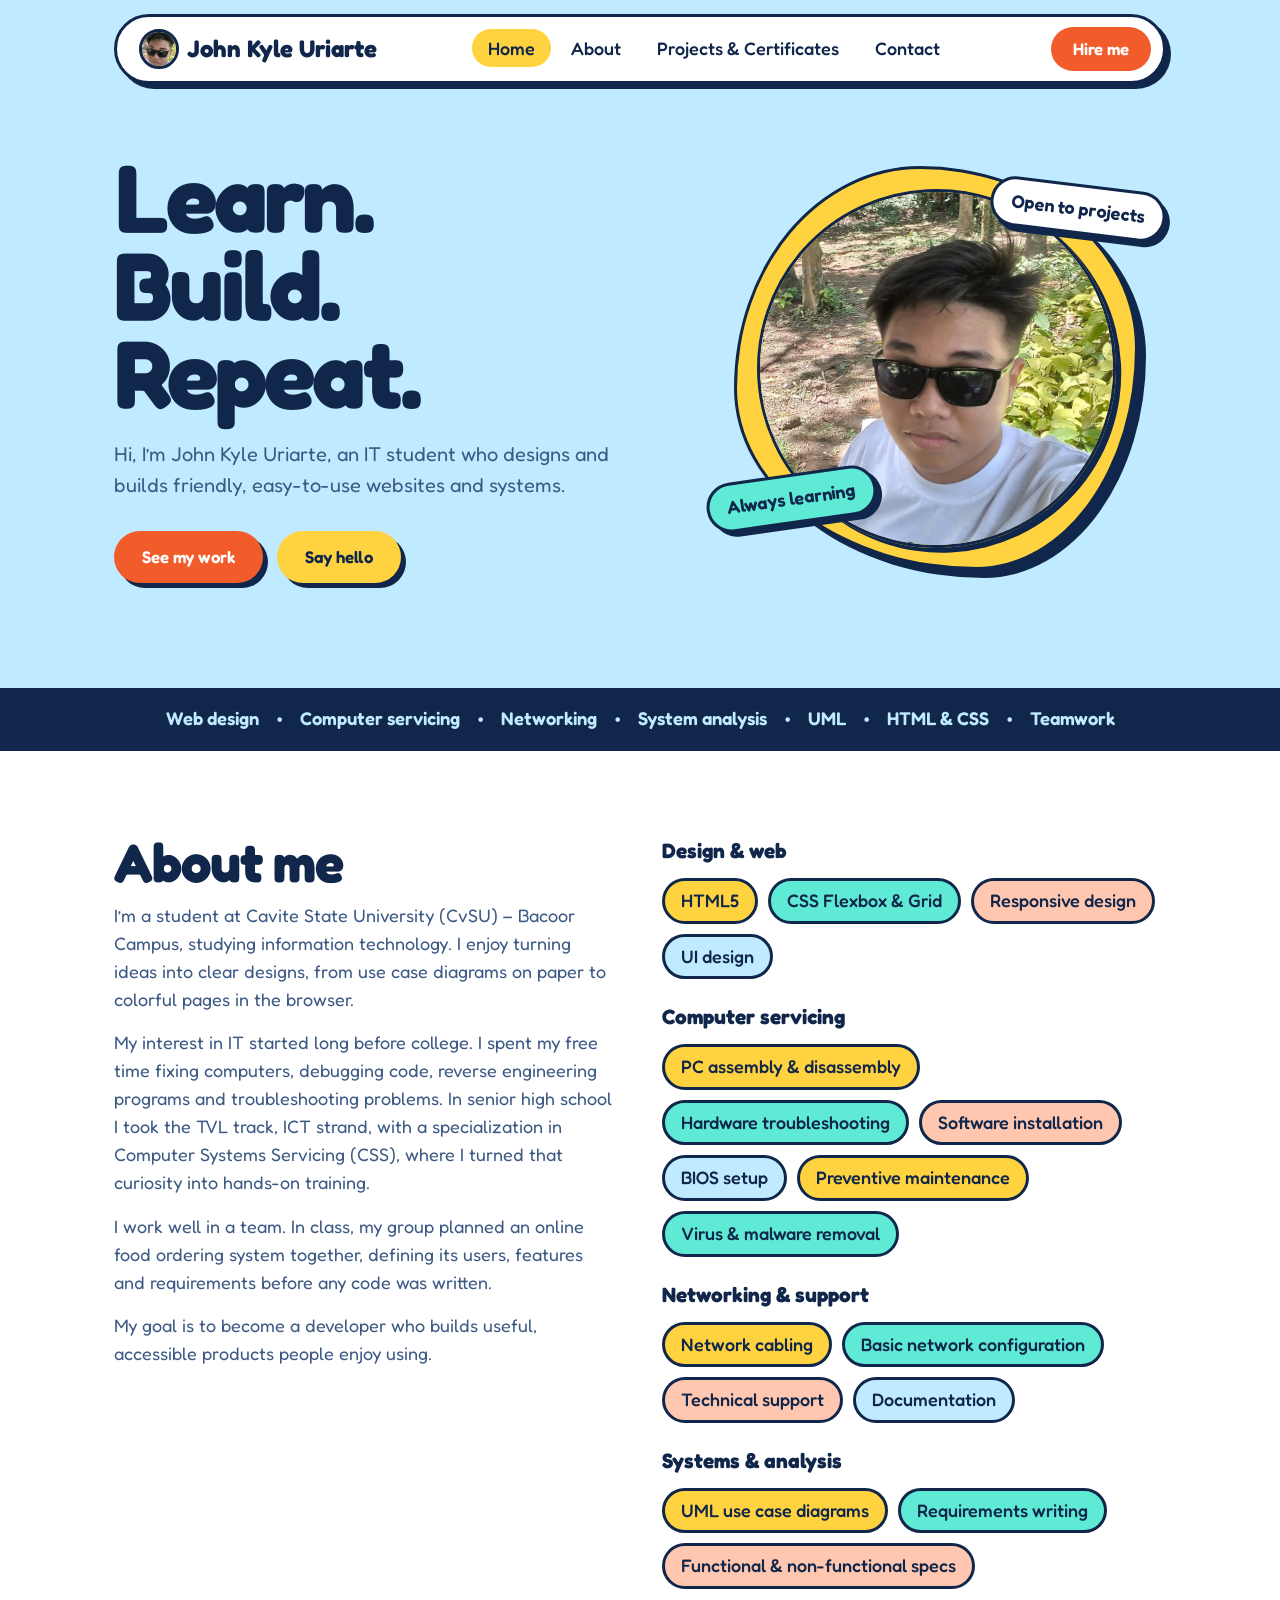
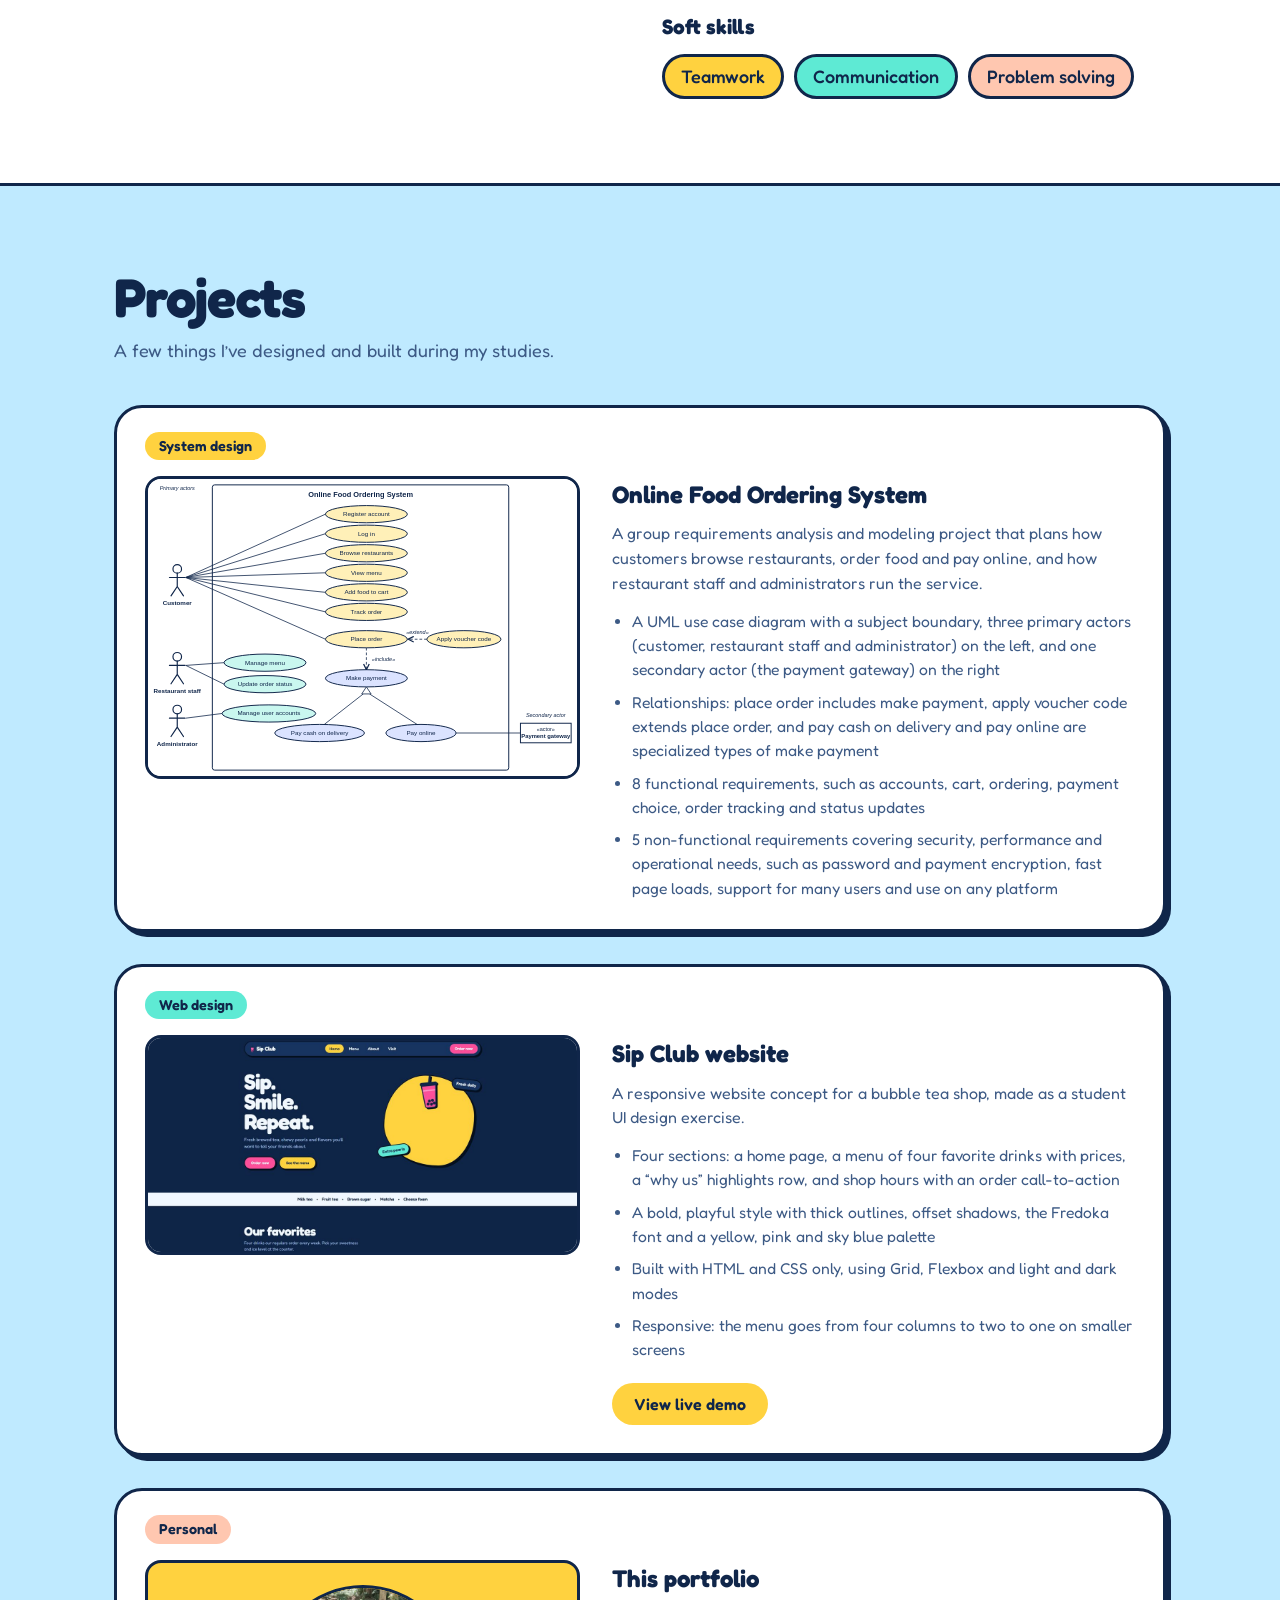
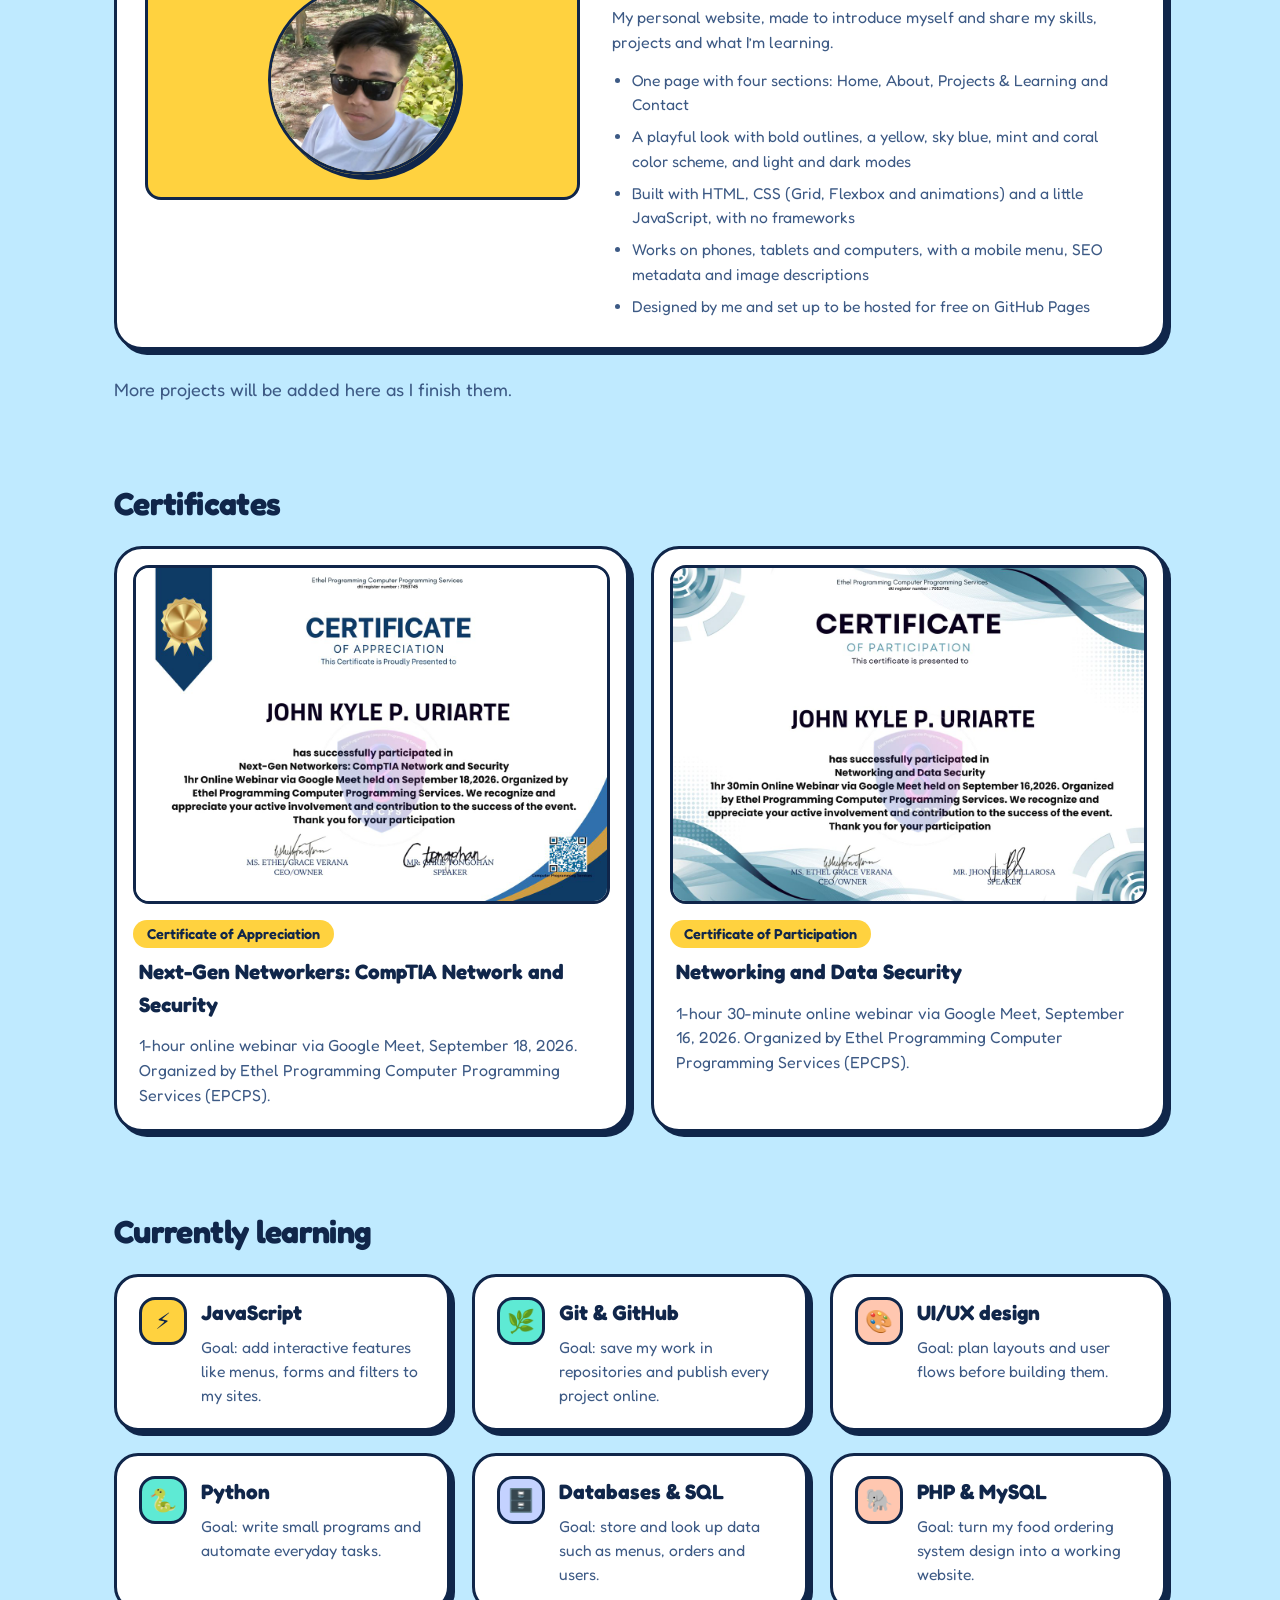
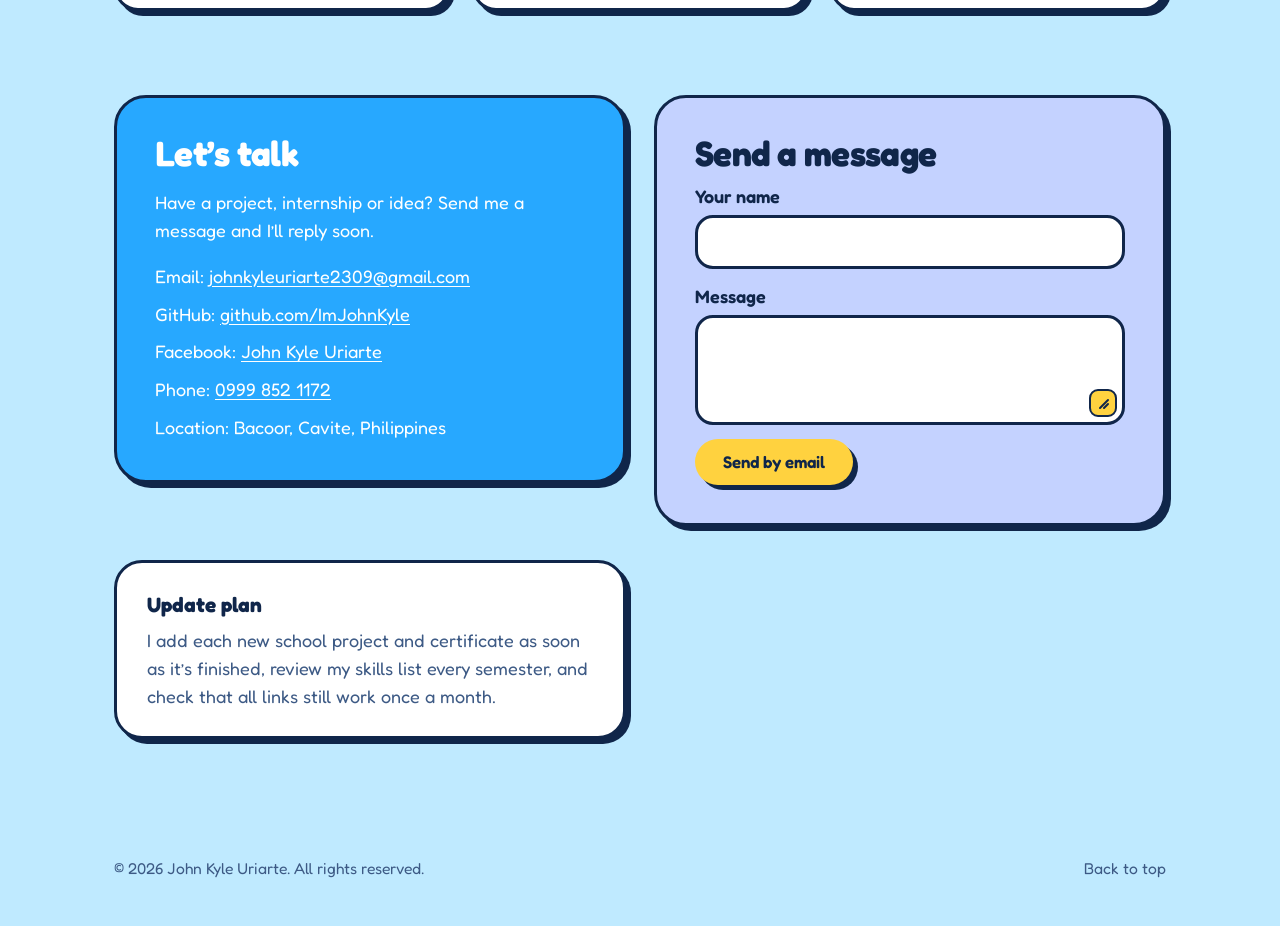
==== index.html @ f91cb50f "a" ====
<!DOCTYPE html>
<html lang="en">
<head>
<meta charset="utf-8">
<meta name="viewport" content="width=device-width, initial-scale=1, viewport-fit=cover">
<title>Portfolio Project</title>
<meta name="author" content="John Kyle Uriarte">
<meta name="theme-color" content="#bfeaff">
<meta property="og:type" content="website">
<meta name="twitter:card" content="summary">
<meta name="description" content="Portfolio of an IT student: web design, system analysis and development projects, certificates and contact details.">
<meta property="og:title" content="Portfolio Project">
<meta property="og:description" content="Web design, system analysis and development projects.">
<link rel="icon" type="image/png" href="images/favicon.png">
<link rel="apple-touch-icon" href="images/apple-touch-icon.png">
<link rel="preconnect" href="https://fonts.googleapis.com">
<link rel="preconnect" href="https://fonts.gstatic.com" crossorigin>
<link href="https://fonts.googleapis.com/css2?family=Fredoka:wght@400;500;600;700&display=swap" rel="stylesheet">
<link rel="stylesheet" href="css/style.css">
</head>
<body>

<a class="skip" href="#main">Skip to content</a>
<nav aria-label="Main">
  <div class="wrap pop">
    <a class="logo" href="#home"><span class="avatar"><img src="images/profile.jpg" alt="" width="40" height="40"></span>John Kyle Uriarte</a>
    <ul id="menu">
      <li><a class="on" href="#home">Home</a></li>
      <li><a href="#about">About</a></li>
      <li><a href="#projects">Projects &amp; Certificates</a></li>
      <li><a href="#contact">Contact</a></li>
    </ul>
    <a class="btn" href="#contact">Hire me</a>
    <button class="menu-btn" type="button" aria-label="Open menu" aria-expanded="false" aria-controls="menu"><span></span><span></span><span></span></button>
  </div>
</nav>

<main id="main">
<header class="hero" id="home">
  <div class="wrap">
    <div>
      <h1>Learn.<br>Build.<br>Repeat.</h1>
      <p>Hi, I’m John Kyle Uriarte, an IT student who designs and builds friendly, easy-to-use websites and systems.</p>
      <div class="cta">
        <a class="btn pop" href="#projects">See my work</a>
        <a class="btn alt pop" href="#contact">Say hello</a>
      </div>
    </div>
    <div class="stage">
      <div class="blob" aria-hidden="true"></div>
      <img class="me" src="images/profile.jpg" alt="Portrait of John Kyle Uriarte wearing sunglasses and a white shirt" width="800" height="800" fetchpriority="high">
      <span class="sticker s1 pop" aria-hidden="true">Open to projects</span>
      <span class="sticker s2 pop" aria-hidden="true">Always learning</span>
    </div>
  </div>
</header>

<div class="strip" aria-hidden="true"><div class="list"><span>Web design</span>•<span>Computer servicing</span>•<span>Networking</span>•<span>System analysis</span>•<span>UML</span>•<span>HTML &amp; CSS</span>•<span>Teamwork</span></div></div></div>

<section class="about" id="about">
  <div class="wrap">
    <div>
      <h2>About me</h2>
      <p>I’m a student at Cavite State University (CvSU) – Bacoor Campus, studying information technology. I enjoy turning ideas into clear designs, from use case diagrams on paper to colorful pages in the browser.</p>
      <p>My interest in IT started long before college. I spent my free time fixing computers, debugging code, reverse engineering programs and troubleshooting problems. In senior high school I took the TVL track, ICT strand, with a specialization in Computer Systems Servicing (CSS), where I turned that curiosity into hands-on training.</p>
      <p>I work well in a team. In class, my group planned an online food ordering system together, defining its users, features and requirements before any code was written.</p>
      <p>My goal is to become a developer who builds useful, accessible products people enjoy using.</p>
    </div>
    <div class="skills">
      <h3>Design &amp; web</h3>
      <ul class="chips"><li>HTML5</li><li>CSS Flexbox &amp; Grid</li><li>Responsive design</li><li>UI design</li></ul>
      <h3>Computer servicing</h3>
      <ul class="chips"><li>PC assembly &amp; disassembly</li><li>Hardware troubleshooting</li><li>Software installation</li><li>BIOS setup</li><li>Preventive maintenance</li><li>Virus &amp; malware removal</li></ul>
      <h3>Networking &amp; support</h3>
      <ul class="chips"><li>Network cabling</li><li>Basic network configuration</li><li>Technical support</li><li>Documentation</li></ul>
      <h3>Systems &amp; analysis</h3>
      <ul class="chips"><li>UML use case diagrams</li><li>Requirements writing</li><li>Functional &amp; non-functional specs</li></ul>
      <h3>Soft skills</h3>
      <ul class="chips"><li>Teamwork</li><li>Communication</li><li>Problem solving</li></ul>
    </div>
  </div>
</section>

<section id="projects">
  <div class="wrap">
    <h2>Projects</h2>
    <p class="lead">A few things I’ve designed and built during my studies.</p>
    <div class="grid projects">
      <article class="card project pop">
        <span class="tag">System design</span>
        <div class="card-media"><button class="thumb" type="button" aria-label="View larger: use case diagram of the Online Food Ordering System"><img src="images/use-case-diagram.svg" alt="Use case diagram of the Online Food Ordering System. Primary actors on the left are the customer, restaurant staff and administrator. Inside the system boundary the customer registers, logs in, browses restaurants, views the menu, adds food to the cart, tracks orders and places orders. Place order includes make payment, apply voucher code extends place order, and pay cash on delivery and pay online are types of make payment. Restaurant staff manage the menu and update order status, and the administrator manages user accounts. The payment gateway is a secondary actor on the right, connected to pay online." width="1100" height="760" loading="lazy"></button></div>
        <div class="card-body">
          <h3>Online Food Ordering System</h3>
          <p>A group requirements analysis and modeling project that plans how customers browse restaurants, order food and pay online, and how restaurant staff and administrators run the service.</p>
          <ul>
          <li>A UML use case diagram with a subject boundary, three primary actors (customer, restaurant staff and administrator) on the left, and one secondary actor (the payment gateway) on the right</li>
          <li>Relationships: place order includes make payment, apply voucher code extends place order, and pay cash on delivery and pay online are specialized types of make payment</li>
          <li>8 functional requirements, such as accounts, cart, ordering, payment choice, order tracking and status updates</li>
          <li>5 non-functional requirements covering security, performance and operational needs, such as password and payment encryption, fast page loads, support for many users and use on any platform</li>
          </ul>
        </div>
      </article>
      <article class="card project pop">
        <span class="tag">Web design</span>
        <div class="card-media"><button class="thumb" type="button" aria-label="View larger: Sip Club website home page"><img src="images/sip-club-home.jpg" alt="Home page of the Sip Club website showing the headline Sip. Smile. Repeat., a pink bubble tea cup on a yellow blob and a strip of drink types" width="1200" height="598" loading="lazy"></button></div>
        <div class="card-body">
          <h3>Sip Club website</h3>
          <p>A responsive website concept for a bubble tea shop, made as a student UI design exercise.</p>
          <ul>
          <li>Four sections: a home page, a menu of four favorite drinks with prices, a “why us” highlights row, and shop hours with an order call-to-action</li>
          <li>A bold, playful style with thick outlines, offset shadows, the Fredoka font and a yellow, pink and sky blue palette</li>
          <li>Built with HTML and CSS only, using Grid, Flexbox and light and dark modes</li>
          <li>Responsive: the menu goes from four columns to two to one on smaller screens</li>
          </ul>
          <a class="btn alt" href="projects/sip-club/index.html" target="_blank" rel="noopener">View live demo</a>
        </div>
      </article>
      <article class="card project pop">
        <span class="tag">Personal</span>
        <div class="card-media"><div class="panel"><img src="images/profile.jpg" alt="Portrait of John Kyle Uriarte" width="800" height="800" loading="lazy"></div></div>
        <div class="card-body">
          <h3>This portfolio</h3>
          <p>My personal website, made to introduce myself and share my skills, projects and what I’m learning.</p>
          <ul>
          <li>One page with four sections: Home, About, Projects &amp; Learning and Contact</li>
          <li>A playful look with bold outlines, a yellow, sky blue, mint and coral color scheme, and light and dark modes</li>
          <li>Built with HTML, CSS (Grid, Flexbox and animations) and a little JavaScript, with no frameworks</li>
          <li>Works on phones, tablets and computers, with a mobile menu, SEO metadata and image descriptions</li>
          <li>Designed by me and set up to be hosted for free on GitHub Pages</li>
          </ul>
        </div>
      </article>
    </div>
    <p class="note">More projects will be added here as I finish them.</p>

    <h2 class="sub">Certificates</h2>
    <div class="certs">
      <article class="cc pop">
        <button class="thumb" type="button" aria-label="View larger: Next-Gen Networkers: CompTIA Network and Security"><img src="images/cert-comptia-network-security.jpg" alt="Certificate of Appreciation awarded to John Kyle P. Uriarte for the webinar Next-Gen Networkers: CompTIA Network and Security, held on September 18, 2026" width="1200" height="848" loading="lazy"></button>
        <span class="tag">Certificate of Appreciation</span>
        <h3>Next-Gen Networkers: CompTIA Network and Security</h3>
        <p>1-hour online webinar via Google Meet, September 18, 2026. Organized by Ethel Programming Computer Programming Services (EPCPS).</p>
      </article>
      <article class="cc pop">
        <button class="thumb" type="button" aria-label="View larger: Networking and Data Security"><img src="images/cert-networking-data-security.jpg" alt="Certificate of Participation awarded to John Kyle P. Uriarte for the Networking and Data Security webinar, held on September 16, 2026" width="1200" height="848" loading="lazy"></button>
        <span class="tag">Certificate of Participation</span>
        <h3>Networking and Data Security</h3>
        <p>1-hour 30-minute online webinar via Google Meet, September 16, 2026. Organized by Ethel Programming Computer Programming Services (EPCPS).</p>
      </article>
    </div>

    <h2 class="sub">Currently learning</h2>
    <div class="grid learn">
      <div class="cert pop"><span class="ico" aria-hidden="true">⚡</span><div><h3>JavaScript</h3><p>Goal: add interactive features like menus, forms and filters to my sites.</p></div></div>
      <div class="cert pop"><span class="ico" style="background:var(--mint)" aria-hidden="true">🌿</span><div><h3>Git &amp; GitHub</h3><p>Goal: save my work in repositories and publish every project online.</p></div></div>
      <div class="cert pop"><span class="ico" style="background:#ffc7b0" aria-hidden="true">🎨</span><div><h3>UI/UX design</h3><p>Goal: plan layouts and user flows before building them.</p></div></div>
      <div class="cert pop"><span class="ico" style="background:var(--mint)" aria-hidden="true">🐍</span><div><h3>Python</h3><p>Goal: write small programs and automate everyday tasks.</p></div></div>
      <div class="cert pop"><span class="ico" style="background:#c4d2ff" aria-hidden="true">🗄️</span><div><h3>Databases &amp; SQL</h3><p>Goal: store and look up data such as menus, orders and users.</p></div></div>
      <div class="cert pop"><span class="ico" style="background:#ffc7b0" aria-hidden="true">🐘</span><div><h3>PHP &amp; MySQL</h3><p>Goal: turn my food ordering system design into a working website.</p></div></div>
    </div>
  </div>
</section>

<section class="contact" id="contact" style="padding-top:0">
  <div class="wrap">
    <div class="box reach pop">
      <h2>Let’s talk</h2>
      <p>Have a project, internship or idea? Send me a message and I’ll reply soon.</p>
      <ul>
        <li>Email: <a href="mailto:johnkyleuriarte2309@gmail.com">johnkyleuriarte2309@gmail.com</a></li>
        <li>GitHub: <a href="https://github.com/ImJohnKyle" rel="noopener">github.com/ImJohnKyle</a></li>
        <li>Facebook: <a href="https://www.facebook.com/johnkyle.uriarte.3" target="_blank" rel="noopener">John Kyle Uriarte</a></li>
        <li>Phone: <a href="tel:+639998521172">0999 852 1172</a></li>
        <li>Location: Bacoor, Cavite, Philippines</li>
      </ul>
    </div>
    <div class="box msg pop">
      <h2>Send a message</h2>
      <div>
        <label for="n">Your name</label><input id="n" autocomplete="name">
        <label for="m">Message</label><div class="ta"><textarea id="m"></textarea><span class="grip" aria-hidden="true" title="Drag to resize"></span></div>
        <button class="btn alt pop" id="send" type="button">Send by email</button>
      </div>
    </div>
  </div>
  <div class="wrap">
    <div class="plan pop">
      <h3>Update plan</h3>
      <p>I add each new school project and certificate as soon as it’s finished, review my skills list every semester, and check that all links still work once a month.</p>
    </div>
  </div>
</section>

</main>

<footer>
  <div class="wrap"><span>© 2026 John Kyle Uriarte. All rights reserved.</span><span><a href="#home">Back to top</a></span></div>
</footer>

<div id="lb" role="dialog" aria-label="Certificate preview"><img alt=""></div>
<script src="js/main.js" defer></script>
</body>
</html>
---- css/style.css ----
:root{
  --bg:#bfeaff; --paper:#ffffff; --ink:#10264a; --mute:#3d5a85;
  --sun:#ffd23f; --pink:#f25c2a; --sky:#27a8ff; --mint:#5eead4; --shadow:#10264a;
  box-sizing:border-box; color-scheme:light;
  padding-top:env(safe-area-inset-top,0px); padding-bottom:env(safe-area-inset-bottom,0px);
}
@media (prefers-color-scheme:dark){:root:not([data-theme="light"]){--bg:#0f2547;--paper:#17335f;--ink:#f2f8ff;--mute:#a9c4ec;--shadow:#04101f;color-scheme:dark}}
:root[data-theme="dark"]{--bg:#0f2547;--paper:#17335f;--ink:#f2f8ff;--mute:#a9c4ec;--shadow:#04101f;color-scheme:dark}
*,*::before,*::after{box-sizing:inherit}
html{scroll-padding-top:90px;scroll-behavior:smooth}
body{margin:0;background:var(--bg);color:var(--ink);font:400 18px/1.55 Fredoka,"Trebuchet MS",system-ui,sans-serif;overflow-x:hidden}
a{color:inherit;text-decoration:none}
:focus-visible{outline:3px solid var(--pink);outline-offset:3px}
.wrap{max-width:1100px;margin:0 auto;padding:0 24px}
.pop{border:3px solid var(--shadow);box-shadow:5px 5px 0 var(--shadow)}
.btn{display:inline-block;padding:13px 28px;border-radius:999px;font-weight:600;font-size:1.05rem;background:var(--pink);color:#fff;border:0;font-family:inherit;cursor:pointer;transition:transform .12s,box-shadow .12s}
.btn:hover{transform:translate(2px,2px);box-shadow:3px 3px 0 var(--shadow)}
.btn.alt{background:var(--sun);color:#10264a}
nav{position:-webkit-sticky;position:sticky;top:0;z-index:5;padding:14px 0}
nav .wrap{position:relative;display:flex;align-items:center;gap:20px;background:var(--paper);border-radius:999px;padding:10px 12px 10px 22px;max-width:1052px}
.logo{font-weight:700;font-size:1.5rem;display:flex;align-items:center;gap:8px}
.avatar{display:block;flex:none;width:40px;height:40px;border-radius:50%;overflow:hidden;border:3px solid var(--shadow)}
.avatar img{display:block;width:100%;height:100%;object-fit:cover;transform:scale(1.8);transform-origin:56% 44%}
nav ul{display:flex;gap:4px;list-style:none;margin:0 auto;padding:0}
nav ul a{padding:8px 16px;border-radius:999px;font-weight:500;white-space:nowrap}
nav ul a:hover,nav ul a.on{background:var(--sun);color:#10264a}
nav .btn{padding:9px 22px;box-shadow:none}
.hero{padding:40px 0 90px}
.hero .wrap{display:grid;grid-template-columns:1.1fr .9fr;gap:30px;align-items:center}
h1{font-size:clamp(3rem,8vw,6rem);line-height:.92;letter-spacing:-.03em;font-weight:700;margin:0 0 22px}
.hero p{font-size:1.25rem;color:var(--mute);max-width:26em;margin:0 0 30px}
.cta{display:flex;gap:14px;flex-wrap:wrap}
.stage{position:relative;aspect-ratio:1;max-width:460px;margin-left:auto;width:100%}
.blob{position:absolute;inset:6%;background:var(--sun);border-radius:46% 54% 40% 60%/55% 45% 55% 45%;border:3px solid var(--shadow);box-shadow:8px 8px 0 var(--shadow);animation:morph 9s ease-in-out infinite alternate}
@keyframes morph{to{border-radius:58% 42% 55% 45%/42% 58% 42% 58%}}
.stage .me{position:absolute;inset:11%;width:78%;height:78%;object-fit:cover;border-radius:50%;border:3px solid var(--shadow);box-shadow:5px 5px 0 var(--shadow);transform:rotate(-3deg)}
.sticker{position:absolute;padding:8px 18px;border-radius:999px;font-weight:600;background:var(--paper);transform:rotate(7deg)}
.s1{right:0;top:10%}.s2{left:0;bottom:16%;transform:rotate(-8deg);background:var(--mint);color:#10264a}
.strip{background:var(--ink);color:var(--bg);padding:16px 0;font-weight:600;font-size:1.15rem;text-align:center}
.strip span{margin:0 18px}
.strip .list{display:flex;flex-wrap:wrap;justify-content:center;align-items:center;row-gap:4px;padding:0 12px}
section{padding:84px 0}
h2{font-size:clamp(2.2rem,5vw,3.4rem);line-height:1;letter-spacing:-.02em;margin:0 0 12px;font-weight:700}
h3{margin:0 0 6px;font-size:1.3rem}
.lead{color:var(--mute);margin:0 0 40px;max-width:32em}
/* about */
.about{background:var(--paper);border-block:3px solid var(--shadow)}
.about .wrap{display:grid;grid-template-columns:1fr 1fr;gap:44px;align-items:start}
.about p{color:var(--mute);margin:0 0 16px}
.chips{display:flex;flex-wrap:wrap;gap:10px;margin:0;padding:0;list-style:none}
.chips li{padding:6px 16px;border-radius:999px;font-weight:500;border:3px solid var(--shadow);background:var(--bg)}
.chips li:nth-child(4n+1){background:var(--sun);color:#10264a}.chips li:nth-child(4n+2){background:var(--mint);color:#10264a}
.chips li:nth-child(4n+3){background:#ffc7b0;color:#10264a}
.skills h3{margin:22px 0 10px}.skills h3:first-child{margin-top:0}
/* projects */
.grid{display:grid;grid-template-columns:repeat(3,1fr);gap:22px}
.card{background:var(--paper);border-radius:28px;padding:26px 24px;display:flex;flex-direction:column}
.card p{color:var(--mute);margin:6px 0 14px;font-size:1rem}
.card ul{margin:0 0 16px;padding-left:20px;color:var(--mute);font-size:.98rem}
.tag{align-self:flex-start;padding:3px 14px;border-radius:999px;background:var(--sun);color:#10264a;font-weight:600;font-size:.9rem;margin-bottom:12px}
.card:nth-child(2) .tag{background:var(--mint)}.card:nth-child(3) .tag{background:#ffc7b0}
.card .btn{margin-top:auto;align-self:flex-start;padding:9px 22px;font-size:1rem}
h2.sub{font-size:2rem;margin:64px 0 24px}
.cert{background:var(--paper);border-radius:24px;padding:20px 22px;display:flex;gap:14px;align-items:flex-start}
.cert .ico{flex:none;width:48px;height:48px;border-radius:16px;display:grid;place-items:center;font-size:1.4rem;border:3px solid var(--shadow);background:var(--sun)}
.cert p{margin:0;color:var(--mute);font-size:.98rem}
/* contact */
.contact .wrap{display:grid;grid-template-columns:1fr 1fr;gap:28px;align-items:start}
.box{border-radius:32px;padding:38px}
.reach{background:var(--sky);color:#fff}
.reach h2,.msg h2{font-size:2.2rem}
.reach ul{list-style:none;padding:0;margin:18px 0 0;display:grid;gap:10px}
.reach a{text-decoration:underline;text-underline-offset:3px}
.msg{background:#c4d2ff;color:#10264a}
label{display:block;font-weight:600;margin:0 0 4px}
input,textarea{width:100%;font:inherit;padding:10px 16px;border-radius:18px;border:3px solid var(--shadow);background:var(--paper);color:var(--ink);margin-bottom:14px}
input:focus,textarea:focus,input:focus-visible,textarea:focus-visible{outline:3px solid #c8802f;outline-offset:2px;border-color:#c8802f;box-shadow:4px 4px 0 var(--shadow)}
textarea{min-height:110px;resize:none}
.ta{position:relative;margin-bottom:14px}
.ta textarea{display:block;margin-bottom:0}
.grip{position:absolute;right:8px;bottom:8px;width:28px;height:28px;border-radius:9px;border:2px solid var(--shadow);background:var(--sun) url("data:image/svg+xml,%3Csvg xmlns='http://www.w3.org/2000/svg' viewBox='0 0 14 14'%3E%3Cpath d='M12 4 4 12M12 8 8 12' stroke='%2310264a' stroke-width='2' stroke-linecap='round'/%3E%3C/svg%3E") center/14px no-repeat;cursor:ns-resize;touch-action:none;transition:background-color .15s,transform .15s}
.grip:hover,.grip:active,.ta:focus-within .grip{background-color:var(--mint);transform:scale(1.1)}
.hint{font-weight:400;font-size:.85rem;opacity:.75}
.plan{margin-top:34px;background:var(--paper);border-radius:28px;padding:26px 30px}
.plan p{margin:6px 0 0;color:var(--mute)}
footer{padding:34px 0 44px;font-size:.98rem;color:var(--mute)}
footer .wrap{display:flex;flex-wrap:wrap;gap:16px;justify-content:space-between}
html{-webkit-text-size-adjust:100%;text-size-adjust:100%}
img{max-width:100%}
a,button{-webkit-tap-highlight-color:transparent}
.menu-btn{display:none;width:46px;height:46px;border-radius:50%;border:3px solid var(--shadow);background:var(--sun);cursor:pointer;padding:0;flex:none;align-items:center;justify-content:center;flex-direction:column;gap:5px}
.menu-btn span{display:block;width:20px;height:3px;border-radius:3px;background:#10264a;transition:transform .2s,opacity .2s}
nav.open .menu-btn span:nth-child(1){transform:translateY(8px) rotate(45deg)}
nav.open .menu-btn span:nth-child(2){opacity:0}
nav.open .menu-btn span:nth-child(3){transform:translateY(-8px) rotate(-45deg)}
@supports not (aspect-ratio:1){.stage{height:0;padding-bottom:100%}}
@media (hover:none){.btn:hover{transform:none;box-shadow:none}.btn:active{transform:translate(2px,2px)}}
@media (min-width:1500px){body{font-size:19px}}
@media (max-width:1024px){.grid{grid-template-columns:repeat(2,1fr)}.wrap{padding:0 22px}}
@media (max-width:860px){
  nav .wrap{gap:12px}
  .menu-btn{display:flex}
  nav .btn{margin-left:auto}
  nav ul{display:none;position:absolute;top:calc(100% + 12px);left:0;right:0;flex-direction:column;margin:0;padding:10px;gap:2px;background:var(--paper);border:3px solid var(--shadow);border-radius:28px;box-shadow:5px 5px 0 var(--shadow)}
  nav.open ul{display:flex}
  nav ul a{display:block;padding:14px 18px;font-size:1.1rem}
  .hero{padding:24px 0 60px}
  .hero .wrap,.about .wrap,.contact .wrap{grid-template-columns:minmax(0,1fr)}
  .stage{margin:0 auto;max-width:380px}
  .hero p{max-width:none}
  section{padding:60px 0}
  .box{padding:30px}
}
@media (max-width:640px){.grid{grid-template-columns:minmax(0,1fr)}}
@media (max-width:480px){
  body{font-size:17px}
  .wrap{padding:0 16px}
  nav{padding:10px 0}
  nav .wrap{gap:8px;padding:8px 8px 8px 14px}
  .logo{font-size:1.1rem;white-space:nowrap;gap:6px}.avatar{width:34px;height:34px}
  nav .btn{padding:8px 14px;font-size:.92rem}
  .menu-btn{width:42px;height:42px}
  .sticker{font-size:.85rem;padding:6px 12px}
  .cta .btn{flex:1 1 100%;text-align:center}
  .box{padding:24px;border-radius:26px}
  .card{padding:22px 20px}
  .strip{font-size:1rem}.strip span{margin:0 10px}
  .plan{padding:22px}
  footer .wrap{flex-direction:column}
}
@media (max-width:380px){nav .btn{display:none}.menu-btn{margin-left:auto}.logo{font-size:1rem}h1{font-size:2.7rem}}
@media (prefers-reduced-motion:reduce){*{transition:none!important;animation:none!important;scroll-behavior:auto!important}}
.note{color:var(--mute);margin:22px 0 0}
.certs{display:grid;grid-template-columns:repeat(2,1fr);gap:22px}
.cc{background:var(--paper);border-radius:28px;padding:16px 16px 22px;display:flex;flex-direction:column}
.cc .thumb{display:block;width:100%;padding:0;border:3px solid var(--shadow);border-radius:16px;overflow:hidden;background:#fff;cursor:zoom-in;margin-bottom:16px}
.cc .thumb img{display:block;width:100%;height:auto}
.cc .tag{margin-bottom:8px}
.cc h3{padding:0 6px}
.cc p{color:var(--mute);margin:6px 0 0;padding:0 6px;font-size:1rem}
#lb{position:fixed;inset:0;z-index:20;background:rgba(4,16,31,.88);display:none;align-items:center;justify-content:center;padding:16px;cursor:zoom-out}
#lb.open{display:flex}
#lb img{max-width:100%;max-height:100%;border-radius:12px;border:3px solid #fff;background:#fff}
@media (max-width:640px){.certs{grid-template-columns:minmax(0,1fr)}}
.reach li,.reach a{overflow-wrap:anywhere}
.card .thumb{display:block;width:100%;padding:0;border:3px solid var(--shadow);border-radius:16px;overflow:hidden;background:#fff;cursor:zoom-in;margin-bottom:16px}
.card .thumb img{display:block;width:100%;height:auto}
.skip{position:absolute;left:12px;top:-60px;z-index:30;padding:10px 18px;border-radius:999px;background:var(--sun);color:#10264a;font-weight:600;border:3px solid var(--shadow)}
.skip:focus{top:12px}
main{display:block}
/* projects: wide cards with the picture beside the text */
.grid.projects{grid-template-columns:minmax(0,1fr);gap:32px}
.card.project{display:grid;grid-template-columns:minmax(0,5fr) minmax(0,6fr);grid-template-areas:"tag tag" "media body";column-gap:32px;row-gap:16px;align-items:start;padding:24px 28px 28px}
.card.project .tag{grid-area:tag;margin:0;justify-self:start}
.card.project .card-media{grid-area:media}
.card.project .card-body{grid-area:body;display:flex;flex-direction:column;align-self:stretch}
.card.project .card-body h3{font-size:1.5rem;margin:0 0 8px}
.card.project .card-body p{margin:0 0 14px}
.card.project .card-body ul{margin:0 0 20px;display:grid;gap:8px}
.card.project .card-body .btn{margin-top:auto}
.card.project .thumb{margin-bottom:0}
.panel{display:grid;place-items:center;min-height:240px;border:3px solid var(--shadow);border-radius:16px;background:var(--sun)}
.panel img{width:min(190px,60%);height:auto;aspect-ratio:1;object-fit:cover;border-radius:50%;border:3px solid var(--shadow);box-shadow:5px 5px 0 var(--shadow)}
.note{margin:26px 0 0}
h2.sub{margin:84px 0 26px}
@media (max-width:860px){
  .card.project{grid-template-columns:minmax(0,1fr);grid-template-areas:"tag" "media" "body";padding:20px 20px 24px}
  .panel{min-height:200px}
  h2.sub{margin:64px 0 22px}
}
.card.project .card-body ul:last-child{margin-bottom:0}
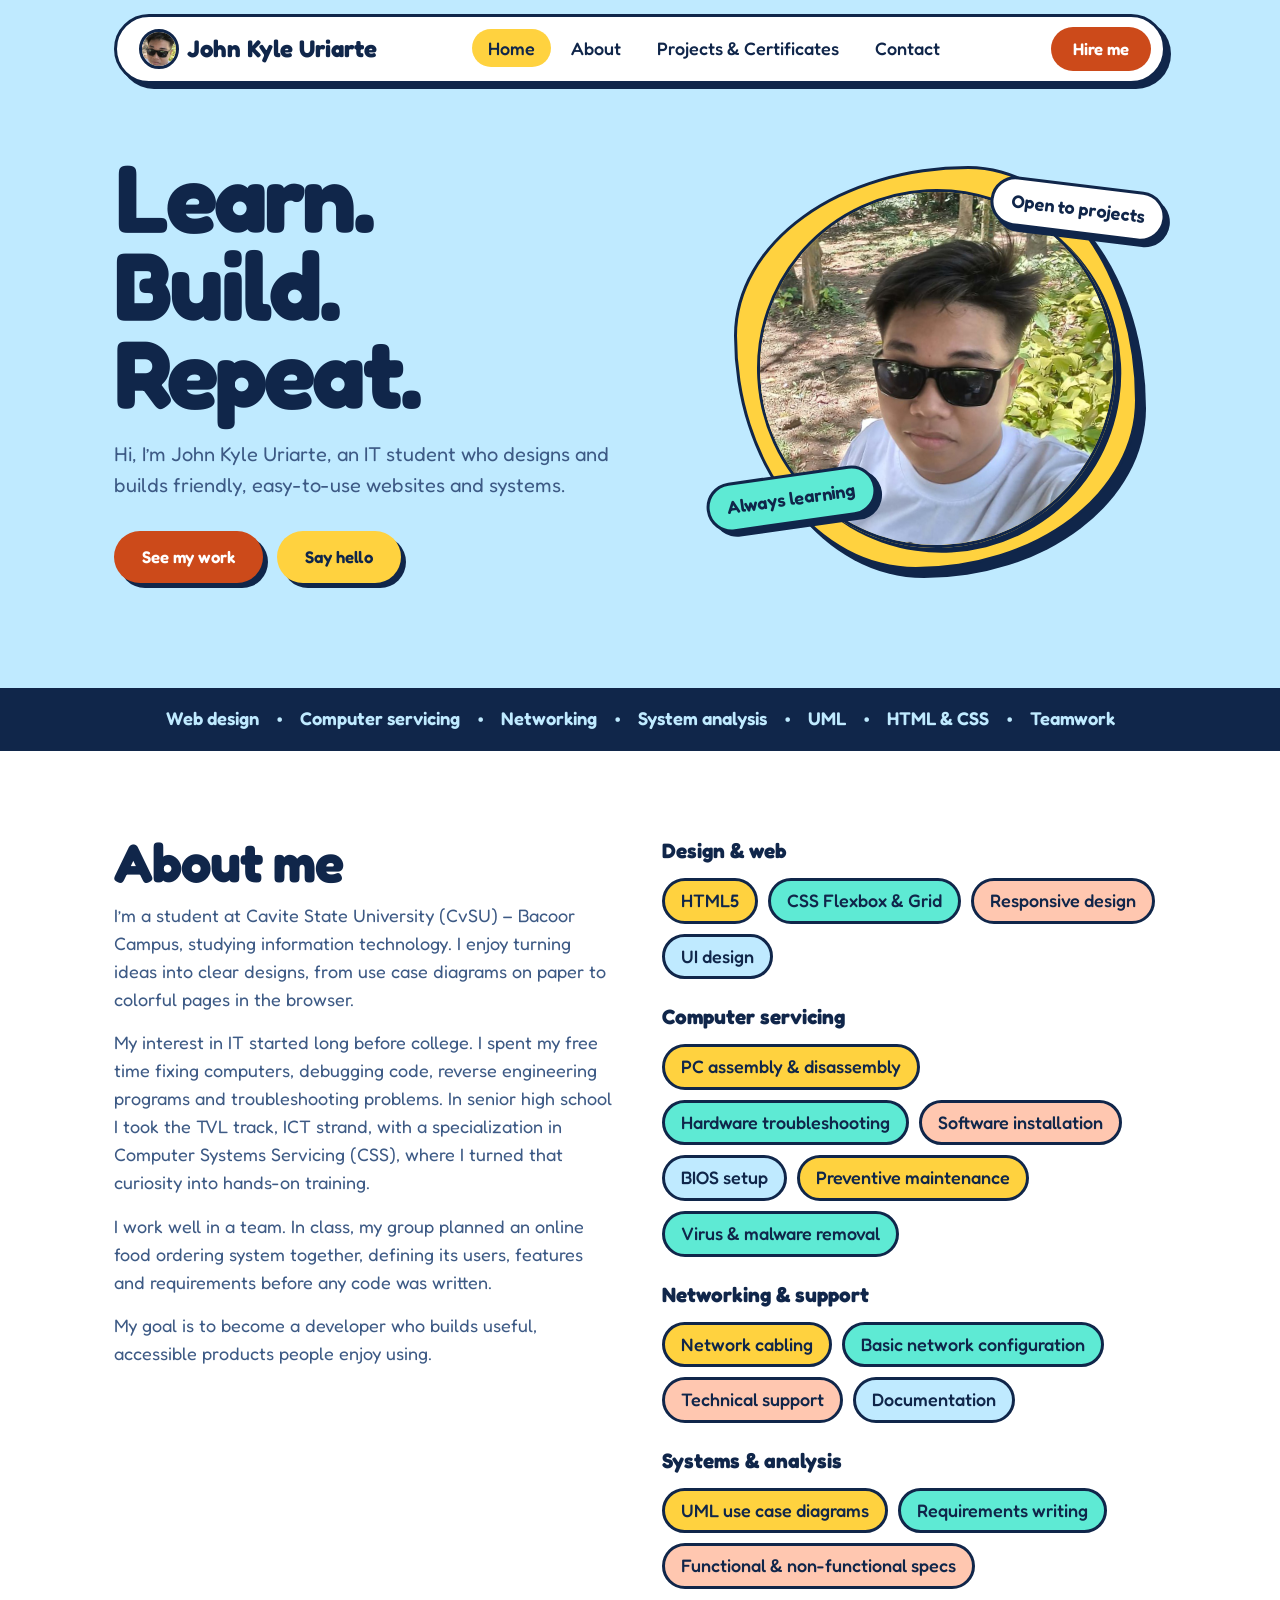
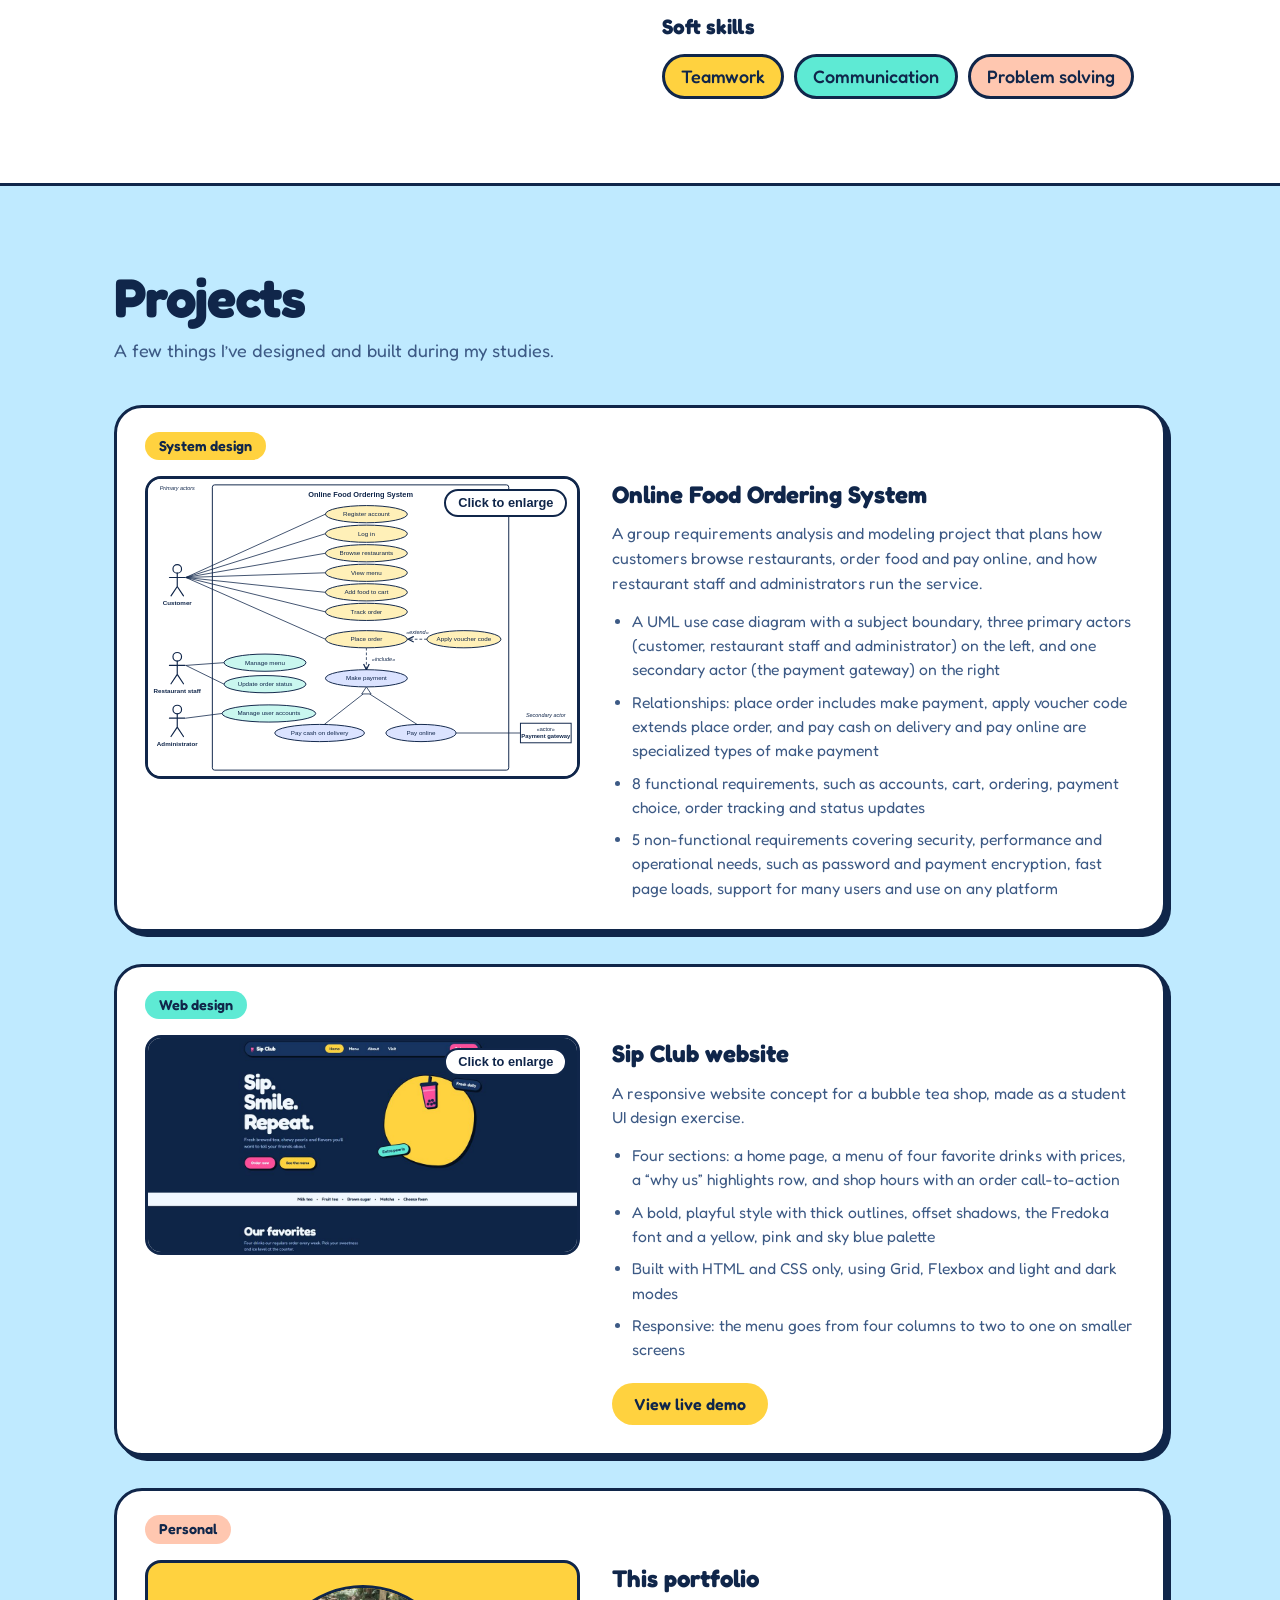
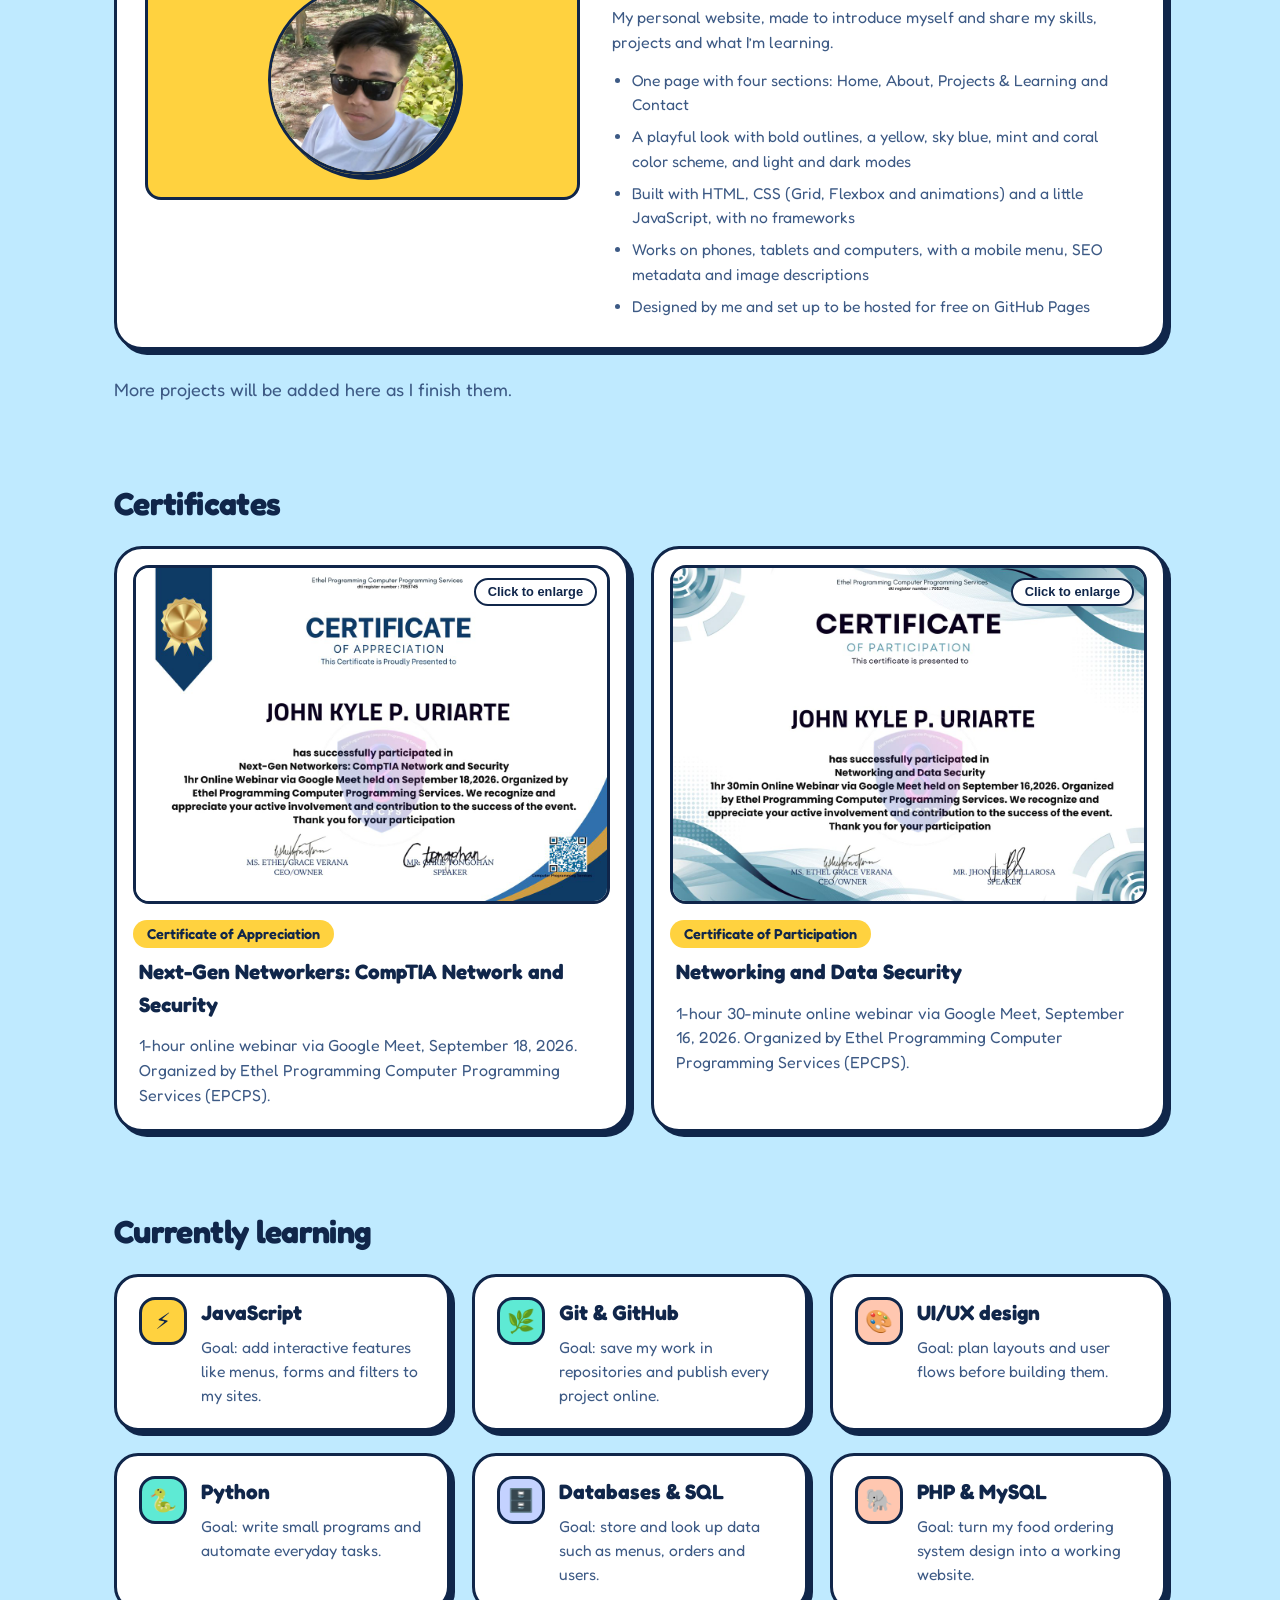
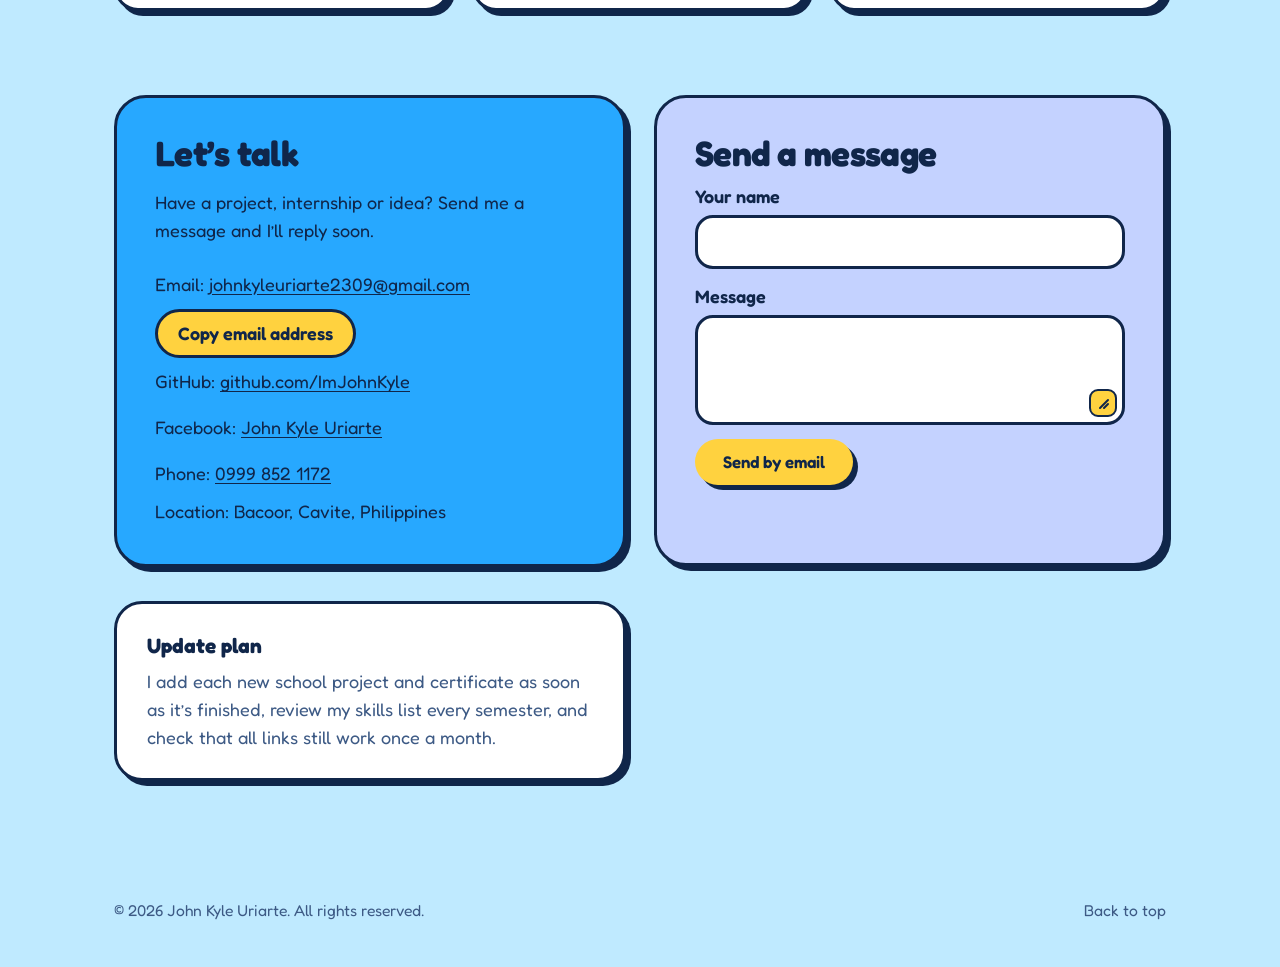
==== commit 6e3e19ff: "Update" ====
--- a/index.html
+++ b/index.html
@@ -3,13 +3,13 @@
 <head>
 <meta charset="utf-8">
 <meta name="viewport" content="width=device-width, initial-scale=1, viewport-fit=cover">
-<title>Portfolio Project</title>
+<title>John Kyle P. Uriarte | Portfolio</title>
 <meta name="author" content="John Kyle Uriarte">
 <meta name="theme-color" content="#bfeaff">
 <meta property="og:type" content="website">
 <meta name="twitter:card" content="summary">
 <meta name="description" content="Portfolio of an IT student: web design, system analysis and development projects, certificates and contact details.">
-<meta property="og:title" content="Portfolio Project">
+<meta property="og:title" content="John Kyle P. Uriarte | Portfolio">
 <meta property="og:description" content="Web design, system analysis and development projects.">
 <link rel="icon" type="image/png" href="images/favicon.png">
 <link rel="apple-touch-icon" href="images/apple-touch-icon.png">
@@ -112,7 +112,7 @@
           <li>Built with HTML and CSS only, using Grid, Flexbox and light and dark modes</li>
           <li>Responsive: the menu goes from four columns to two to one on smaller screens</li>
           </ul>
-          <a class="btn alt" href="projects/sip-club/index.html" target="_blank" rel="noopener">View live demo</a>
+          <a class="btn alt" href="projects/sip-club/index.html" target="_blank" rel="noopener" aria-label="View live demo of the Sip Club website (opens in a new tab)">View live demo</a>
         </div>
       </article>
       <article class="card project pop">
@@ -168,8 +168,9 @@
       <p>Have a project, internship or idea? Send me a message and I’ll reply soon.</p>
       <ul>
         <li>Email: <a href="mailto:johnkyleuriarte2309@gmail.com">johnkyleuriarte2309@gmail.com</a></li>
+        <li class="copy-row"><button class="copy" id="copy" type="button">Copy email address</button><span id="copy-status" role="status" aria-live="polite"></span></li>
         <li>GitHub: <a href="https://github.com/ImJohnKyle" rel="noopener">github.com/ImJohnKyle</a></li>
-        <li>Facebook: <a href="https://www.facebook.com/johnkyle.uriarte.3" target="_blank" rel="noopener">John Kyle Uriarte</a></li>
+        <li>Facebook: <a href="https://www.facebook.com/johnkyle.uriarte.3" target="_blank" rel="noopener" aria-label="John Kyle Uriarte on Facebook (opens in a new tab)">John Kyle Uriarte</a></li>
         <li>Phone: <a href="tel:+639998521172">0999 852 1172</a></li>
         <li>Location: Bacoor, Cavite, Philippines</li>
       </ul>
@@ -178,8 +179,9 @@
       <h2>Send a message</h2>
       <div>
         <label for="n">Your name</label><input id="n" autocomplete="name">
-        <label for="m">Message</label><div class="ta"><textarea id="m"></textarea><span class="grip" aria-hidden="true" title="Drag to resize"></span></div>
+        <label for="m">Message</label><div class="ta"><textarea id="m" aria-required="true"></textarea><span class="grip" aria-hidden="true" title="Drag to resize"></span></div>
         <button class="btn alt pop" id="send" type="button">Send by email</button>
+        <p class="status" id="status" role="status" aria-live="polite"></p>
       </div>
     </div>
   </div>
@@ -197,7 +199,7 @@
   <div class="wrap"><span>© 2026 John Kyle Uriarte. All rights reserved.</span><span><a href="#home">Back to top</a></span></div>
 </footer>
 
-<div id="lb" role="dialog" aria-label="Certificate preview"><img alt=""></div>
+<div id="lb" role="dialog" aria-modal="true" aria-label="Enlarged picture"><button class="lb-close" type="button" aria-label="Close enlarged picture">✕</button><img alt=""></div>
 <script src="js/main.js" defer></script>
 </body>
 </html>
--- a/css/style.css
+++ b/css/style.css
@@ -1,6 +1,6 @@
 :root{
   --bg:#bfeaff; --paper:#ffffff; --ink:#10264a; --mute:#3d5a85;
-  --sun:#ffd23f; --pink:#f25c2a; --sky:#27a8ff; --mint:#5eead4; --shadow:#10264a;
+  --sun:#ffd23f; --pink:#cc4a1a; --focus:#1d4ed8; --sky:#27a8ff; --mint:#5eead4; --shadow:#10264a;
   box-sizing:border-box; color-scheme:light;
   padding-top:env(safe-area-inset-top,0px); padding-bottom:env(safe-area-inset-bottom,0px);
 }
@@ -10,7 +10,7 @@
 html{scroll-padding-top:90px;scroll-behavior:smooth}
 body{margin:0;background:var(--bg);color:var(--ink);font:400 18px/1.55 Fredoka,"Trebuchet MS",system-ui,sans-serif;overflow-x:hidden}
 a{color:inherit;text-decoration:none}
-:focus-visible{outline:3px solid var(--pink);outline-offset:3px}
+:focus-visible{outline:3px solid var(--focus);outline-offset:3px}
 .wrap{max-width:1100px;margin:0 auto;padding:0 24px}
 .pop{border:3px solid var(--shadow);box-shadow:5px 5px 0 var(--shadow)}
 .btn{display:inline-block;padding:13px 28px;border-radius:999px;font-weight:600;font-size:1.05rem;background:var(--pink);color:#fff;border:0;font-family:inherit;cursor:pointer;transition:transform .12s,box-shadow .12s}
@@ -31,7 +31,7 @@
 .hero p{font-size:1.25rem;color:var(--mute);max-width:26em;margin:0 0 30px}
 .cta{display:flex;gap:14px;flex-wrap:wrap}
 .stage{position:relative;aspect-ratio:1;max-width:460px;margin-left:auto;width:100%}
-.blob{position:absolute;inset:6%;background:var(--sun);border-radius:46% 54% 40% 60%/55% 45% 55% 45%;border:3px solid var(--shadow);box-shadow:8px 8px 0 var(--shadow);animation:morph 9s ease-in-out infinite alternate}
+.blob{position:absolute;inset:6%;background:var(--sun);border-radius:46% 54% 40% 60%/55% 45% 55% 45%;border:3px solid var(--shadow);box-shadow:8px 8px 0 var(--shadow);animation:morph 4s ease-in-out 1 forwards}
 @keyframes morph{to{border-radius:58% 42% 55% 45%/42% 58% 42% 58%}}
 .stage .me{position:absolute;inset:11%;width:78%;height:78%;object-fit:cover;border-radius:50%;border:3px solid var(--shadow);box-shadow:5px 5px 0 var(--shadow);transform:rotate(-3deg)}
 .sticker{position:absolute;padding:8px 18px;border-radius:999px;font-weight:600;background:var(--paper);transform:rotate(7deg)}
@@ -67,14 +67,14 @@
 /* contact */
 .contact .wrap{display:grid;grid-template-columns:1fr 1fr;gap:28px;align-items:start}
 .box{border-radius:32px;padding:38px}
-.reach{background:var(--sky);color:#fff}
+.reach{background:var(--sky);color:#10264a}
 .reach h2,.msg h2{font-size:2.2rem}
 .reach ul{list-style:none;padding:0;margin:18px 0 0;display:grid;gap:10px}
 .reach a{text-decoration:underline;text-underline-offset:3px}
 .msg{background:#c4d2ff;color:#10264a}
 label{display:block;font-weight:600;margin:0 0 4px}
 input,textarea{width:100%;font:inherit;padding:10px 16px;border-radius:18px;border:3px solid var(--shadow);background:var(--paper);color:var(--ink);margin-bottom:14px}
-input:focus,textarea:focus,input:focus-visible,textarea:focus-visible{outline:3px solid #c8802f;outline-offset:2px;border-color:#c8802f;box-shadow:4px 4px 0 var(--shadow)}
+input:focus,textarea:focus,input:focus-visible,textarea:focus-visible{outline:3px solid #10264a;outline-offset:3px;border-color:#10264a;box-shadow:4px 4px 0 var(--shadow)}
 textarea{min-height:110px;resize:none}
 .ta{position:relative;margin-bottom:14px}
 .ta textarea{display:block;margin-bottom:0}
@@ -169,3 +169,24 @@
   h2.sub{margin:64px 0 22px}
 }
 .card.project .card-body ul:last-child{margin-bottom:0}
+/* HCI: accessible focus colour in dark mode */
+@media (prefers-color-scheme:dark){:root:not([data-theme="light"]){--focus:#ffd23f}}
+:root[data-theme="dark"]{--focus:#ffd23f}
+/* HCI: larger tap targets for contact links */
+.reach a{display:inline-block;padding:8px 0}
+.reach ul{gap:2px}
+/* HCI: visible hint that pictures can be enlarged */
+.thumb{position:relative}
+.thumb::after{content:"Click to enlarge";position:absolute;right:10px;top:10px;padding:3px 12px;border-radius:999px;background:#fff;color:#10264a;border:2px solid #10264a;font-size:.8rem;font-weight:600;line-height:1.4;pointer-events:none}
+@media (hover:none){.thumb::after{content:"Tap to enlarge"}}
+/* HCI: close button for the enlarged picture */
+.lb-close{position:absolute;top:14px;right:14px;width:46px;height:46px;border-radius:50%;border:3px solid #10264a;background:#ffd23f;color:#10264a;font-size:1.3rem;font-weight:700;line-height:1;cursor:pointer;font-family:inherit}
+/* HCI: feedback message for the contact form */
+.status{margin:12px 0 0;min-height:1.6em;font-weight:600;overflow-wrap:anywhere}
+.status.err{color:#9f1239}
+textarea[aria-invalid="true"]{border-color:#9f1239}
+/* copy-email button */
+.copy-row{display:flex;align-items:center;gap:12px;flex-wrap:wrap}
+.copy{padding:8px 20px;min-height:44px;border-radius:999px;border:3px solid #10264a;background:#ffd23f;color:#10264a;font:inherit;font-weight:600;cursor:pointer;transition:transform .12s,box-shadow .12s}
+.copy:hover{transform:translate(2px,2px);box-shadow:3px 3px 0 #10264a}
+#copy-status{font-weight:600}
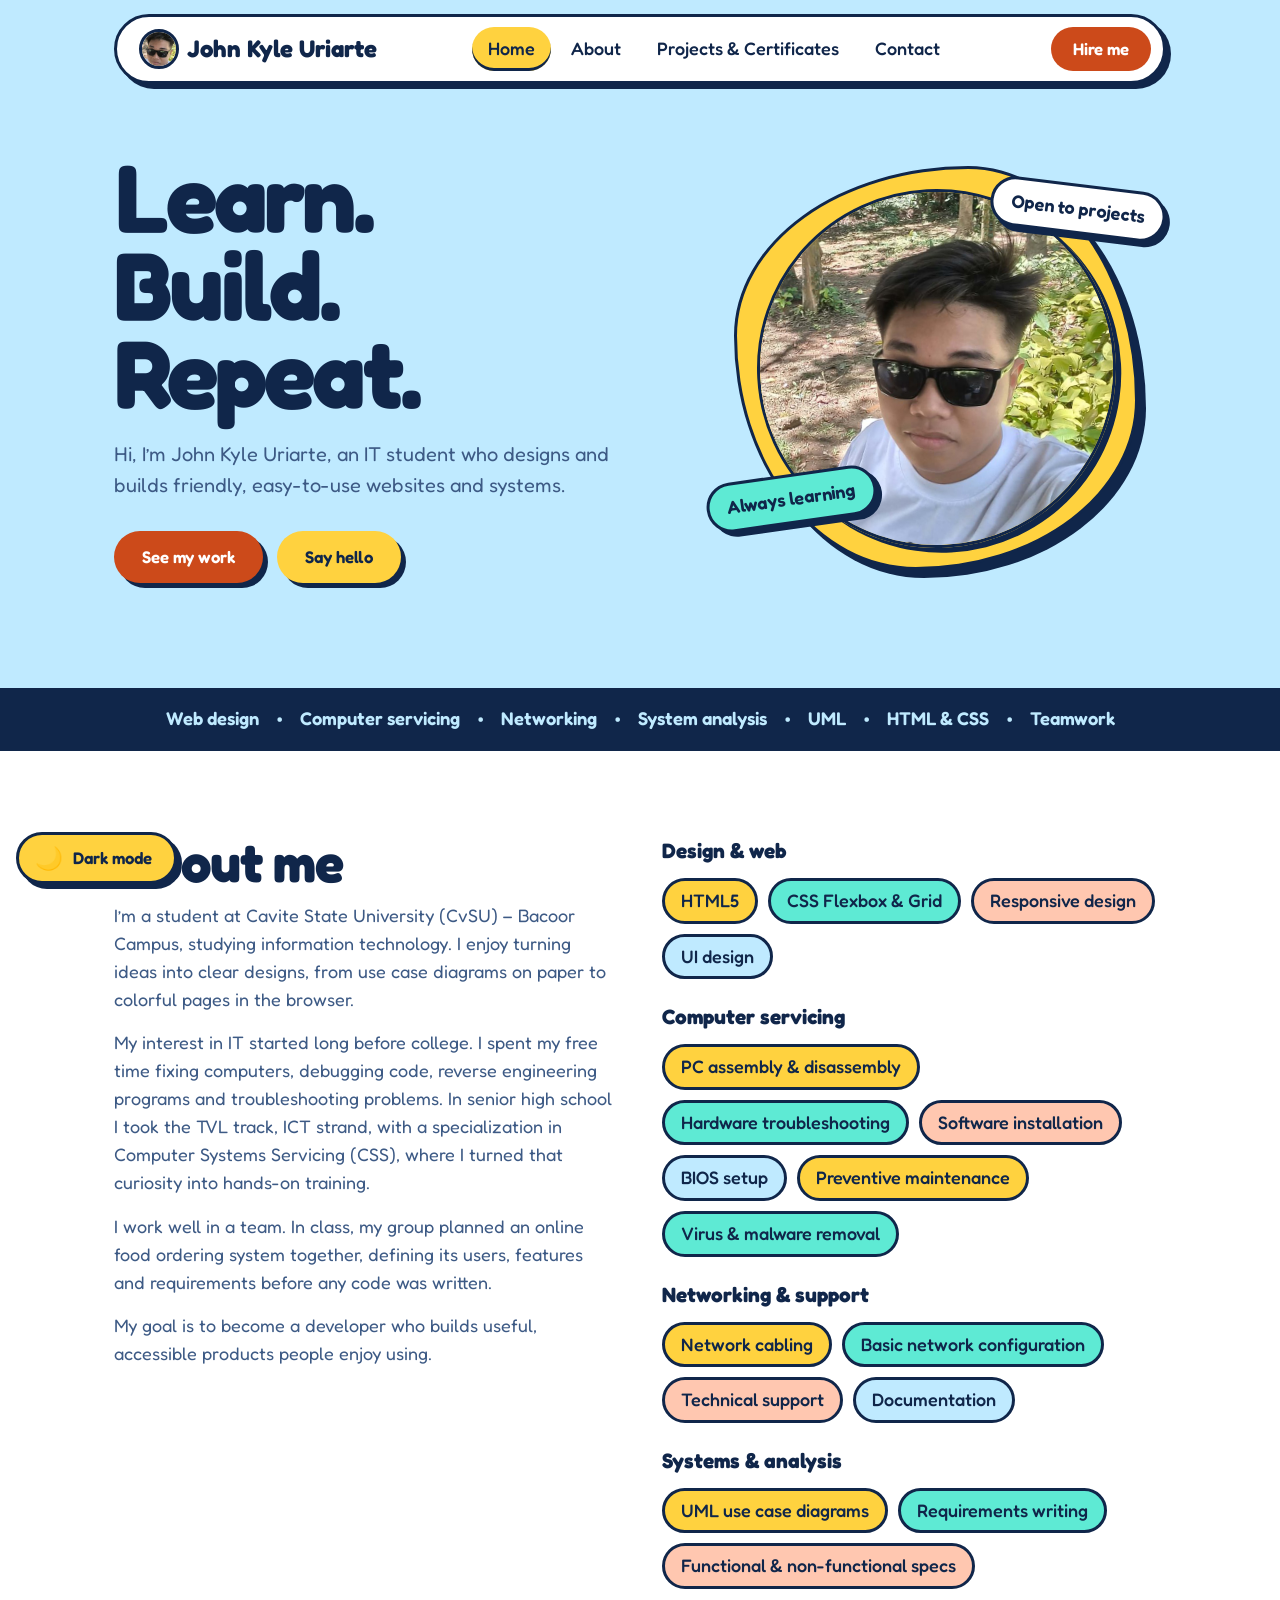
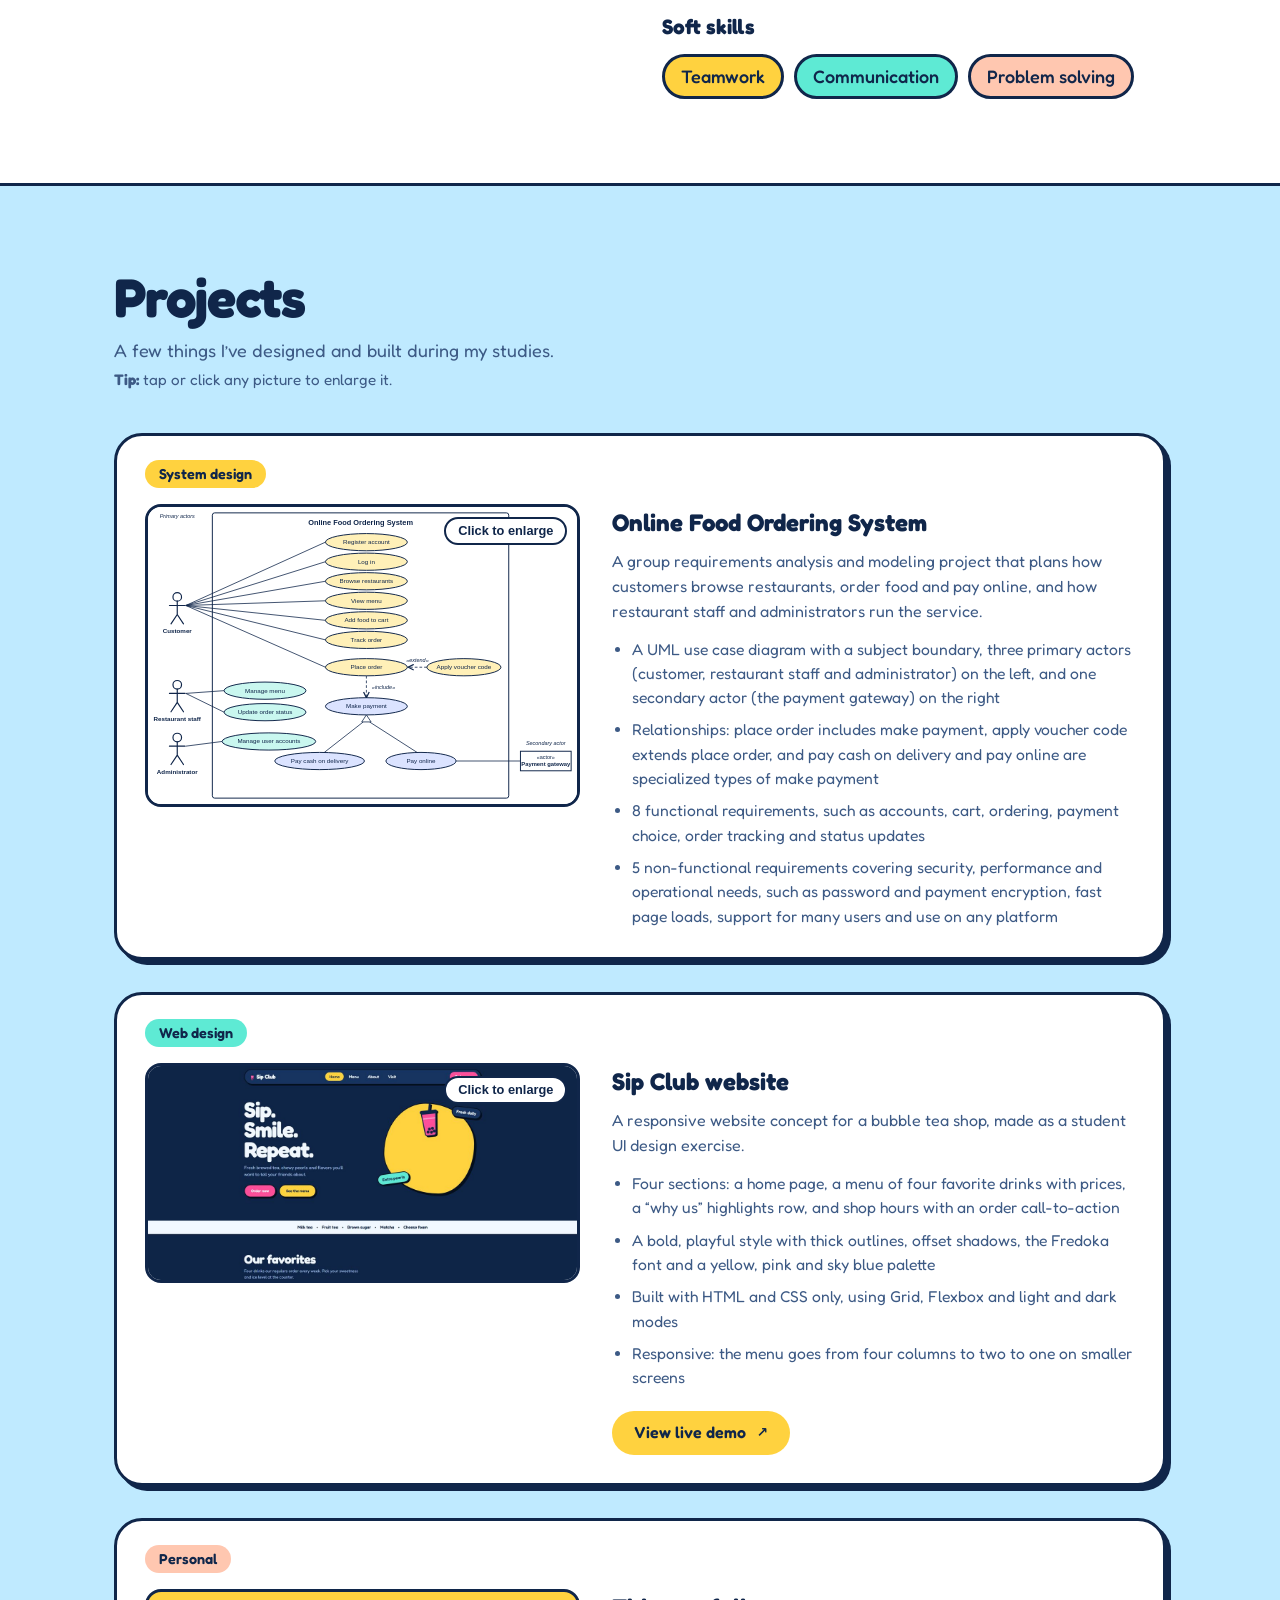
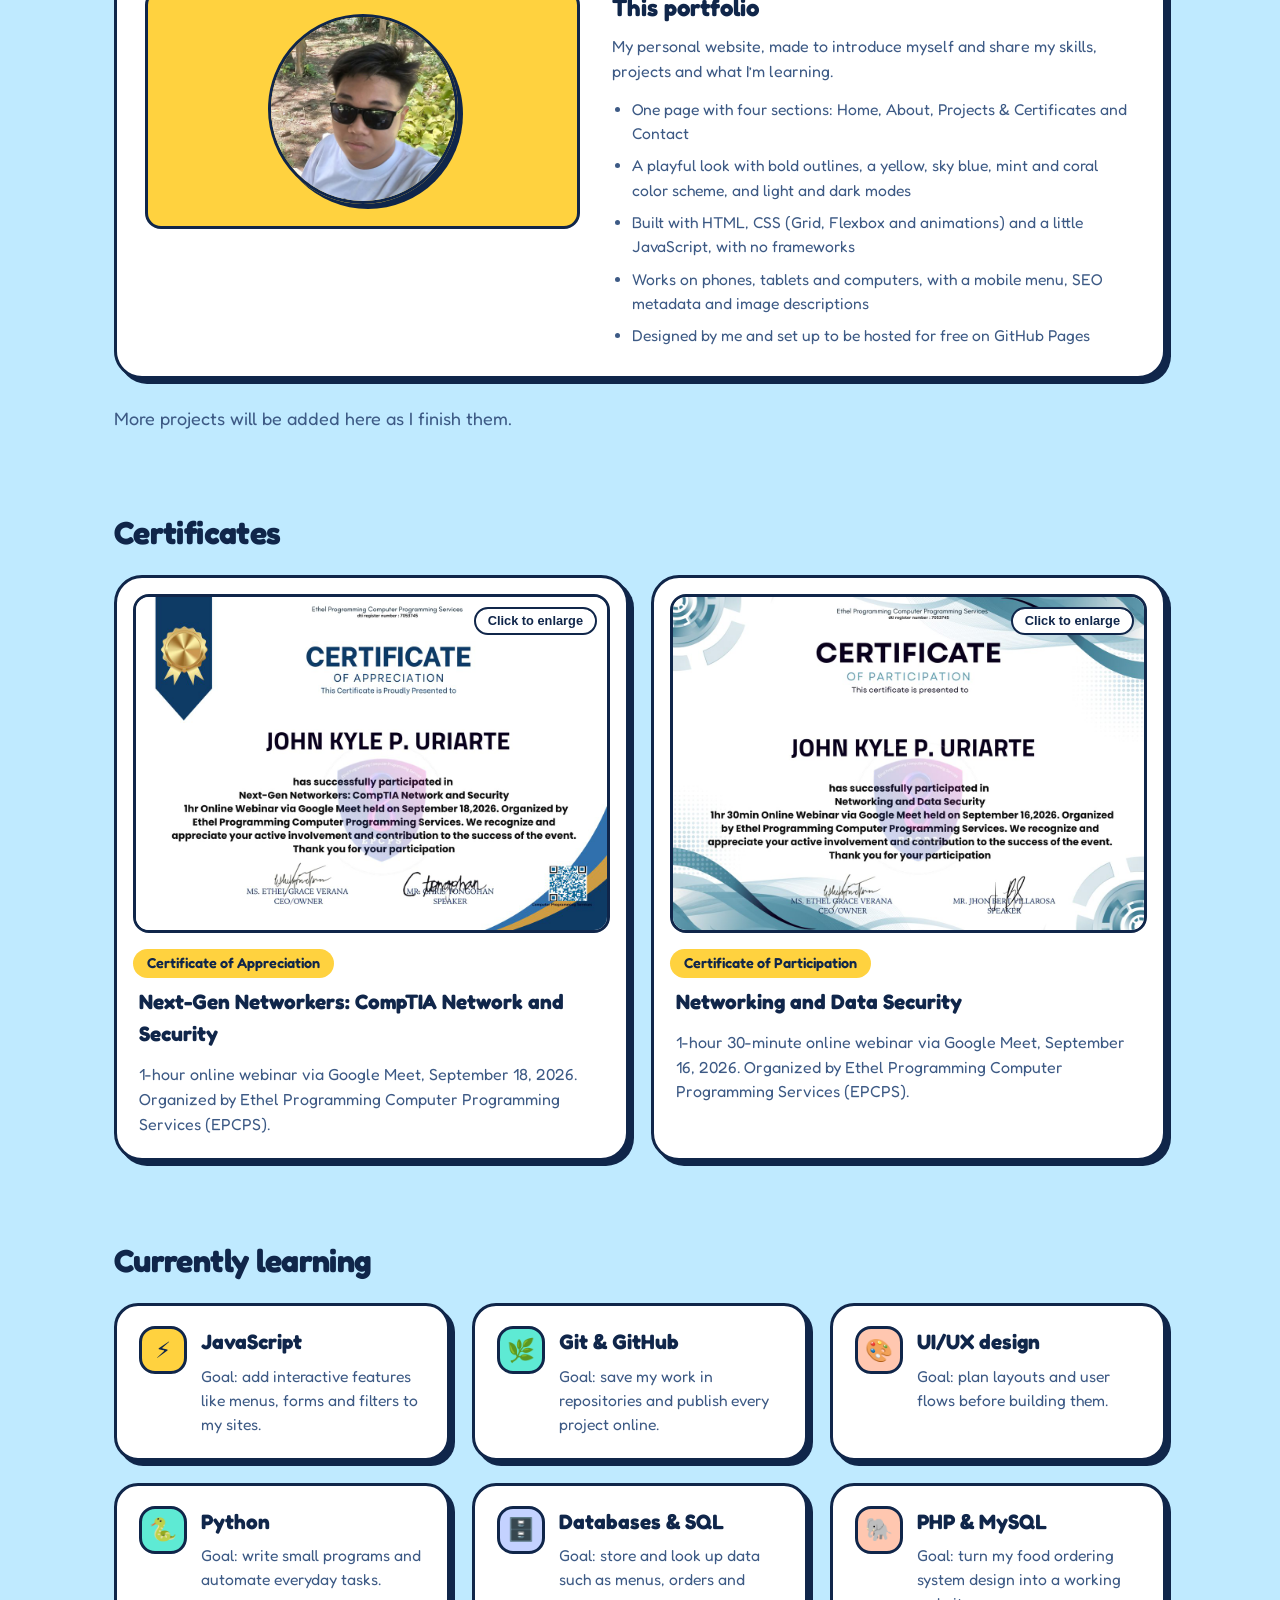
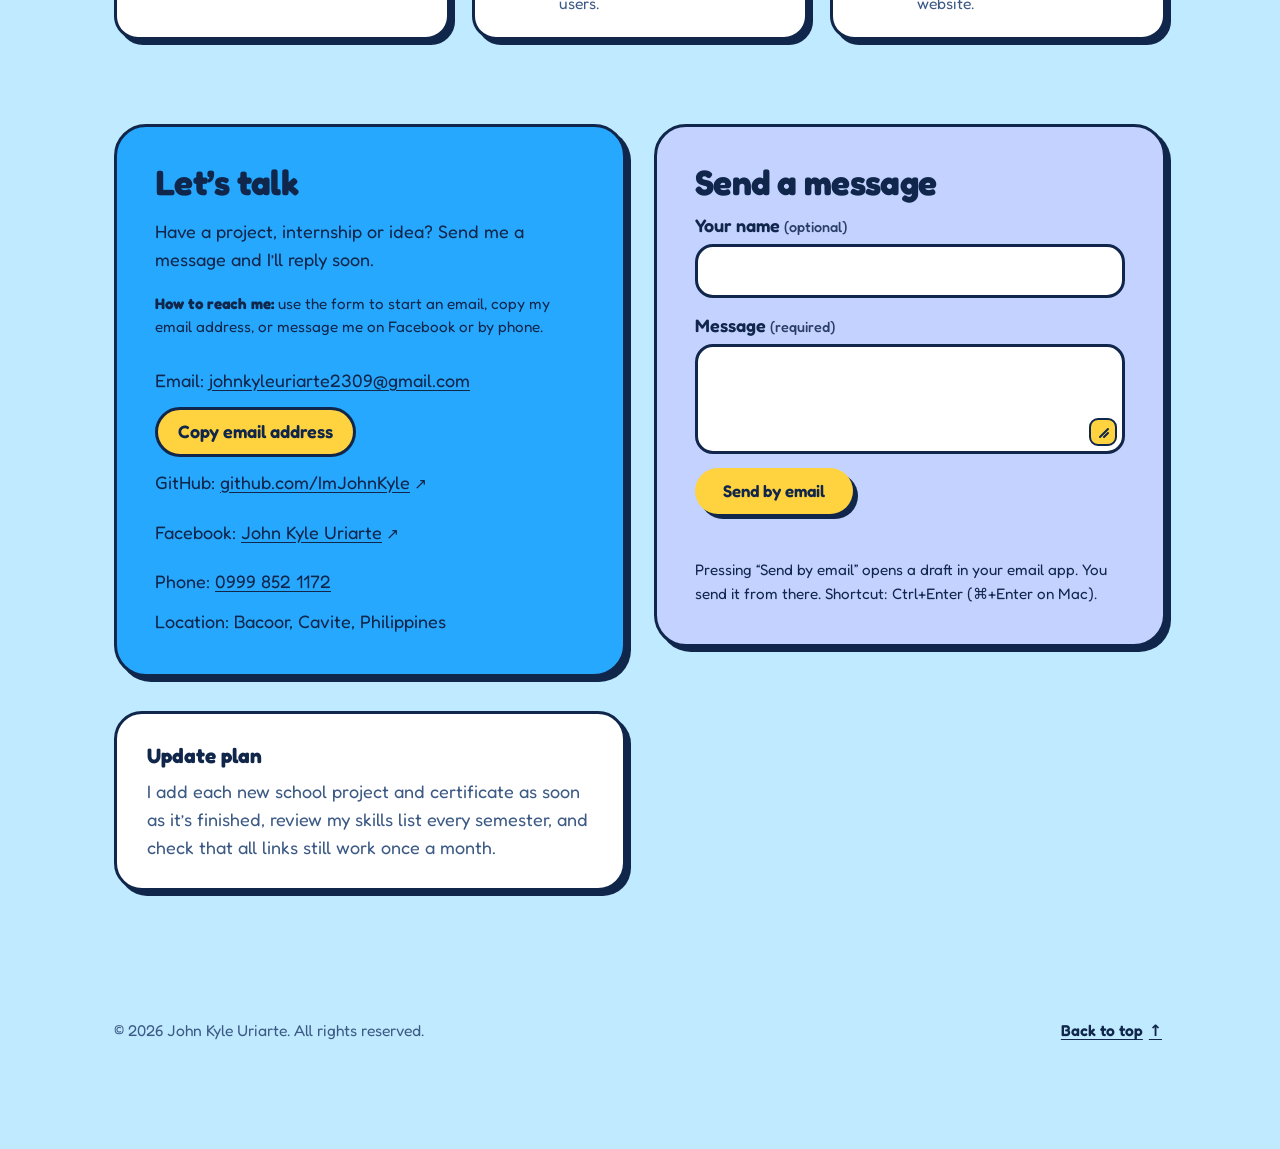
==== commit d1395475: "Update" ====
--- a/index.html
+++ b/index.html
@@ -11,6 +11,7 @@
 <meta name="description" content="Portfolio of an IT student: web design, system analysis and development projects, certificates and contact details.">
 <meta property="og:title" content="John Kyle P. Uriarte | Portfolio">
 <meta property="og:description" content="Web design, system analysis and development projects.">
+<script>try{var t=localStorage.getItem("theme");if(t==="dark"||t==="light")document.documentElement.setAttribute("data-theme",t)}catch(e){}</script>
 <link rel="icon" type="image/png" href="images/favicon.png">
 <link rel="apple-touch-icon" href="images/apple-touch-icon.png">
 <link rel="preconnect" href="https://fonts.googleapis.com">
@@ -35,7 +36,7 @@
   </div>
 </nav>
 
-<main id="main">
+<main id="main" tabindex="-1">
 <header class="hero" id="home">
   <div class="wrap">
     <div>
@@ -55,12 +56,12 @@
   </div>
 </header>
 
-<div class="strip" aria-hidden="true"><div class="list"><span>Web design</span>•<span>Computer servicing</span>•<span>Networking</span>•<span>System analysis</span>•<span>UML</span>•<span>HTML &amp; CSS</span>•<span>Teamwork</span></div></div></div>
-
-<section class="about" id="about">
+<div class="strip" aria-hidden="true"><div class="list"><span>Web design</span>•<span>Computer servicing</span>•<span>Networking</span>•<span>System analysis</span>•<span>UML</span>•<span>HTML &amp; CSS</span>•<span>Teamwork</span></div></div>
+
+<section class="about" id="about" aria-labelledby="about-h">
   <div class="wrap">
     <div>
-      <h2>About me</h2>
+      <h2 id="about-h">About me</h2>
       <p>I’m a student at Cavite State University (CvSU) – Bacoor Campus, studying information technology. I enjoy turning ideas into clear designs, from use case diagrams on paper to colorful pages in the browser.</p>
       <p>My interest in IT started long before college. I spent my free time fixing computers, debugging code, reverse engineering programs and troubleshooting problems. In senior high school I took the TVL track, ICT strand, with a specialization in Computer Systems Servicing (CSS), where I turned that curiosity into hands-on training.</p>
       <p>I work well in a team. In class, my group planned an online food ordering system together, defining its users, features and requirements before any code was written.</p>
@@ -81,10 +82,10 @@
   </div>
 </section>
 
-<section id="projects">
-  <div class="wrap">
-    <h2>Projects</h2>
-    <p class="lead">A few things I’ve designed and built during my studies.</p>
+<section id="projects" aria-labelledby="projects-h">
+  <div class="wrap">
+    <h2 id="projects-h">Projects</h2>
+    <p class="lead">A few things I’ve designed and built during my studies.<br><span class="tip"><strong>Tip:</strong> tap or click any picture to enlarge it.</span></p>
     <div class="grid projects">
       <article class="card project pop">
         <span class="tag">System design</span>
@@ -112,7 +113,7 @@
           <li>Built with HTML and CSS only, using Grid, Flexbox and light and dark modes</li>
           <li>Responsive: the menu goes from four columns to two to one on smaller screens</li>
           </ul>
-          <a class="btn alt" href="projects/sip-club/index.html" target="_blank" rel="noopener" aria-label="View live demo of the Sip Club website (opens in a new tab)">View live demo</a>
+          <a class="btn alt" href="projects/sip-club/index.html" target="_blank" rel="noopener" aria-label="View live demo of the Sip Club website (opens in a new tab)">View live demo <span class="ext" aria-hidden="true">↗</span></a>
         </div>
       </article>
       <article class="card project pop">
@@ -122,7 +123,7 @@
           <h3>This portfolio</h3>
           <p>My personal website, made to introduce myself and share my skills, projects and what I’m learning.</p>
           <ul>
-          <li>One page with four sections: Home, About, Projects &amp; Learning and Contact</li>
+          <li>One page with four sections: Home, About, Projects &amp; Certificates and Contact</li>
           <li>A playful look with bold outlines, a yellow, sky blue, mint and coral color scheme, and light and dark modes</li>
           <li>Built with HTML, CSS (Grid, Flexbox and animations) and a little JavaScript, with no frameworks</li>
           <li>Works on phones, tablets and computers, with a mobile menu, SEO metadata and image descriptions</li>
@@ -161,28 +162,33 @@
   </div>
 </section>
 
-<section class="contact" id="contact" style="padding-top:0">
+<section class="contact" id="contact" style="padding-top:0" aria-labelledby="contact-h">
   <div class="wrap">
     <div class="box reach pop">
-      <h2>Let’s talk</h2>
+      <h2 id="contact-h">Let’s talk</h2>
       <p>Have a project, internship or idea? Send me a message and I’ll reply soon.</p>
+      <p class="help"><strong>How to reach me:</strong> use the form to start an email, copy my email address, or message me on Facebook or by phone.</p>
       <ul>
         <li>Email: <a href="mailto:johnkyleuriarte2309@gmail.com">johnkyleuriarte2309@gmail.com</a></li>
         <li class="copy-row"><button class="copy" id="copy" type="button">Copy email address</button><span id="copy-status" role="status" aria-live="polite"></span></li>
-        <li>GitHub: <a href="https://github.com/ImJohnKyle" rel="noopener">github.com/ImJohnKyle</a></li>
-        <li>Facebook: <a href="https://www.facebook.com/johnkyle.uriarte.3" target="_blank" rel="noopener" aria-label="John Kyle Uriarte on Facebook (opens in a new tab)">John Kyle Uriarte</a></li>
+        <li>GitHub: <a href="https://github.com/ImJohnKyle" target="_blank" rel="noopener" aria-label="John Kyle Uriarte on GitHub (opens in a new tab)">github.com/ImJohnKyle<span class="ext" aria-hidden="true">↗</span></a></li>
+        <li>Facebook: <a href="https://www.facebook.com/johnkyle.uriarte.3" target="_blank" rel="noopener" aria-label="John Kyle Uriarte on Facebook (opens in a new tab)">John Kyle Uriarte<span class="ext" aria-hidden="true">↗</span></a></li>
         <li>Phone: <a href="tel:+639998521172">0999 852 1172</a></li>
         <li>Location: Bacoor, Cavite, Philippines</li>
       </ul>
     </div>
     <div class="box msg pop">
       <h2>Send a message</h2>
-      <div>
-        <label for="n">Your name</label><input id="n" autocomplete="name">
-        <label for="m">Message</label><div class="ta"><textarea id="m" aria-required="true"></textarea><span class="grip" aria-hidden="true" title="Drag to resize"></span></div>
-        <button class="btn alt pop" id="send" type="button">Send by email</button>
+      <form id="contact-form" novalidate>
+        <label for="n">Your name <span class="hint">(optional)</span></label>
+        <input id="n" name="name" type="text" autocomplete="name" enterkeyhint="next">
+        <label for="m">Message <span class="hint">(required)</span></label>
+        <div class="ta"><textarea id="m" name="message" required aria-required="true" aria-describedby="status send-help" enterkeyhint="send"></textarea><span class="grip" aria-hidden="true" title="Drag to resize"></span></div>
+        <button class="btn alt pop" id="send" type="submit">Send by email</button>
         <p class="status" id="status" role="status" aria-live="polite"></p>
-      </div>
+        <button class="copy" id="copy-msg" type="button" hidden>Copy my message instead</button>
+        <p class="help" id="send-help">Pressing “Send by email” opens a draft in your email app. You send it from there. Shortcut: Ctrl+Enter (⌘+Enter on Mac).</p>
+      </form>
     </div>
   </div>
   <div class="wrap">
@@ -196,8 +202,10 @@
 </main>
 
 <footer>
-  <div class="wrap"><span>© 2026 John Kyle Uriarte. All rights reserved.</span><span><a href="#home">Back to top</a></span></div>
+  <div class="wrap"><span>© 2026 John Kyle Uriarte. All rights reserved.</span><span><a class="totop" href="#home">Back to top <span aria-hidden="true">↑</span></a></span></div>
 </footer>
+
+<button class="theme" id="theme" type="button" hidden><span class="theme-ico" aria-hidden="true">🌙</span><span class="theme-label">Dark mode</span></button>
 
 <div id="lb" role="dialog" aria-modal="true" aria-label="Enlarged picture"><button class="lb-close" type="button" aria-label="Close enlarged picture">✕</button><img alt=""></div>
 <script src="js/main.js" defer></script>
--- a/css/style.css
+++ b/css/style.css
@@ -190,3 +190,45 @@
 .copy{padding:8px 20px;min-height:44px;border-radius:999px;border:3px solid #10264a;background:#ffd23f;color:#10264a;font:inherit;font-weight:600;cursor:pointer;transition:transform .12s,box-shadow .12s}
 .copy:hover{transform:translate(2px,2px);box-shadow:3px 3px 0 #10264a}
 #copy-status{font-weight:600}
+/* light help text */
+.tip{font-size:.95rem}
+.help{font-size:.95rem;margin:10px 0 0}
+.reach .help{margin:0 0 4px}
+.msg .help{margin:4px 0 0}
+
+/* ===== HCI round 2 ===== */
+/* Fitts's law / WCAG 2.5.8: every control is at least 44px tall */
+nav ul a,.logo{min-height:44px}
+@media (min-width:861px){nav ul a{display:inline-flex;align-items:center}}
+@media (max-width:860px){nav ul a{min-height:48px}}
+@media (max-width:480px){.menu-btn{width:44px;height:44px}}
+.card .btn,.btn.alt{min-height:44px}
+.card .btn{display:inline-flex;align-items:center;gap:6px}
+.totop{display:inline-flex;align-items:center;gap:6px;min-height:44px;padding:0 4px;text-decoration:underline;text-underline-offset:3px;font-weight:600;color:var(--ink)}
+.totop:hover{background:var(--sun);color:#10264a;border-radius:999px;padding:0 14px;text-decoration:none}
+footer .wrap{align-items:center}
+/* signifier: arrow marks links that leave the page */
+.ext{display:inline-block;margin-left:4px;font-size:.85em;text-decoration:none}
+/* skip-link target should not draw a ring when focused by the script */
+main:focus{outline:none}
+/* recognition over recall: optional / required notes at the field */
+.hint{font-weight:500;font-size:.9rem;opacity:1;color:#2b3f66}
+/* dark-mode switch: a floating, labelled button that is visible from the first screen */
+.theme{position:fixed;left:max(16px,env(safe-area-inset-left,0px));bottom:max(16px,env(safe-area-inset-bottom,0px));z-index:10;display:inline-flex;align-items:center;gap:10px;min-height:52px;padding:0 22px 0 16px;border-radius:999px;border:3px solid var(--shadow);box-shadow:5px 5px 0 var(--shadow);background:var(--sun);color:#10264a;font:inherit;font-weight:600;font-size:1.05rem;cursor:pointer;transition:transform .12s,box-shadow .12s}
+.theme[hidden]{display:none}
+.theme:hover{transform:translate(2px,2px);box-shadow:3px 3px 0 var(--shadow)}
+.theme-ico{font-size:1.4rem;line-height:1}
+@media (hover:none){.theme:hover{transform:none;box-shadow:5px 5px 0 var(--shadow)}.theme:active{transform:translate(2px,2px);box-shadow:3px 3px 0 var(--shadow)}}
+@media (max-width:480px){.theme{min-height:48px;padding:0 18px 0 14px;font-size:1rem}}
+/* keep the floating button from covering the end of the page */
+footer{padding-bottom:96px}
+/* feedback: current section is announced and shown, not only coloured */
+nav ul a[aria-current]{box-shadow:inset 0 -3px 0 var(--shadow)}
+/* second copy button sits under the form status */
+#copy-msg{margin:4px 0 6px}
+#copy-msg[hidden]{display:none}
+/* high-contrast / forced-colors users keep visible control borders */
+@media (forced-colors:active){.btn,.copy,.theme,.menu-btn,.chips li{border:2px solid ButtonText}.grip{forced-color-adjust:none}}
+/* printing: drop the animated decoration and sticky bar */
+@media print{nav,.strip,.blob,.sticker,.msg,.skip,.theme{display:none!important}body{background:#fff;color:#000}.pop{box-shadow:none}}
+.reach a{padding:10px 0}
